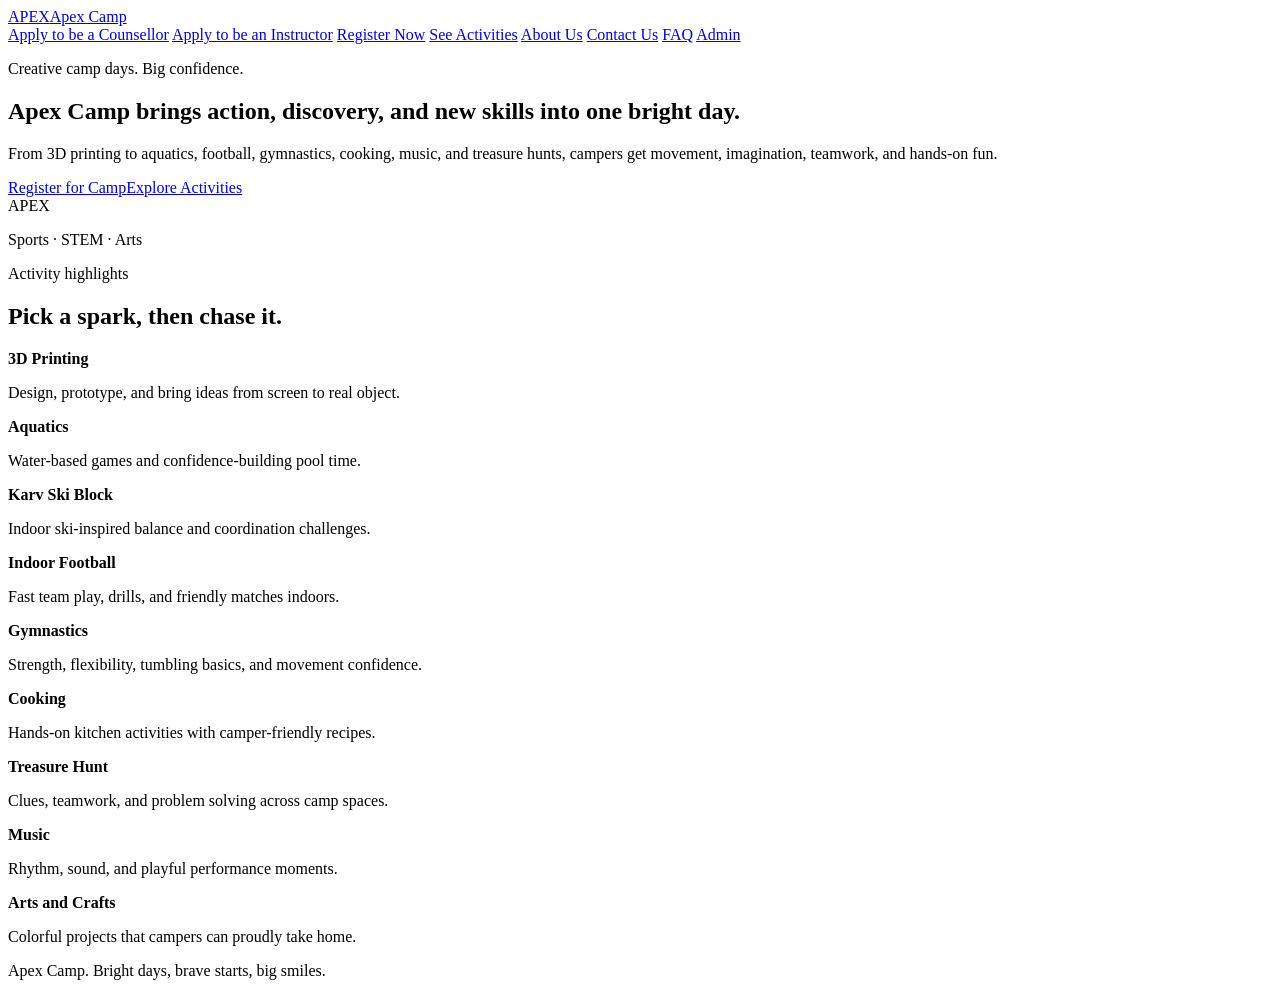
==== index.html @ 2acc2b4e "Add full static homepage" ====
<!DOCTYPE html>
<html lang="en">
<head>
  <meta charset="UTF-8">
  <meta name="viewport" content="width=device-width, initial-scale=1.0">
  <title>Apex Camp | Adventure Starts Here</title>
  <link rel="stylesheet" href="styles.css">
</head>
<body>
  <header class="site-header">
    <a class="brand" href="index.html"><span class="logo-mark">APEX</span><span>Apex Camp</span></a>
    <nav class="site-nav">
      <a href="apply-counsellor.html">Apply to be a Counsellor</a>
      <a href="apply-instructor.html">Apply to be an Instructor</a>
      <a class="nav-cta" href="register.html">Register Now</a>
      <a href="activities.html">See Activities</a>
      <a href="about.html">About Us</a>
      <a href="contact.html">Contact Us</a>
      <a href="faq.html">FAQ</a>
      <a href="admin.html">Admin</a>
    </nav>
  </header>
  <main>
    <section class="hero">
      <div>
        <p class="eyebrow">Creative camp days. Big confidence.</p>
        <h1>Apex Camp brings action, discovery, and new skills into one bright day.</h1>
        <p>From 3D printing to aquatics, football, gymnastics, cooking, music, and treasure hunts, campers get movement, imagination, teamwork, and hands-on fun.</p>
        <div class="actions"><a class="button" href="register.html">Register for Camp</a><a class="button secondary" href="activities.html">Explore Activities</a></div>
      </div>
      <div class="hero-card"><span>APEX</span><p>Sports · STEM · Arts</p></div>
    </section>
    <section class="section">
      <p class="eyebrow">Activity highlights</p>
      <h2>Pick a spark, then chase it.</h2>
      <div class="activity-grid">
        <article><b>3D Printing</b><p>Design, prototype, and bring ideas from screen to real object.</p></article>
        <article><b>Aquatics</b><p>Water-based games and confidence-building pool time.</p></article>
        <article><b>Karv Ski Block</b><p>Indoor ski-inspired balance and coordination challenges.</p></article>
        <article><b>Indoor Football</b><p>Fast team play, drills, and friendly matches indoors.</p></article>
        <article><b>Gymnastics</b><p>Strength, flexibility, tumbling basics, and movement confidence.</p></article>
        <article><b>Cooking</b><p>Hands-on kitchen activities with camper-friendly recipes.</p></article>
        <article><b>Treasure Hunt</b><p>Clues, teamwork, and problem solving across camp spaces.</p></article>
        <article><b>Music</b><p>Rhythm, sound, and playful performance moments.</p></article>
        <article><b>Arts and Crafts</b><p>Colorful projects that campers can proudly take home.</p></article>
      </div>
    </section>
  </main>
  <footer>Apex Camp. Bright days, brave starts, big smiles.</footer>
  <script src="script.js"></script>
</body>
</html>
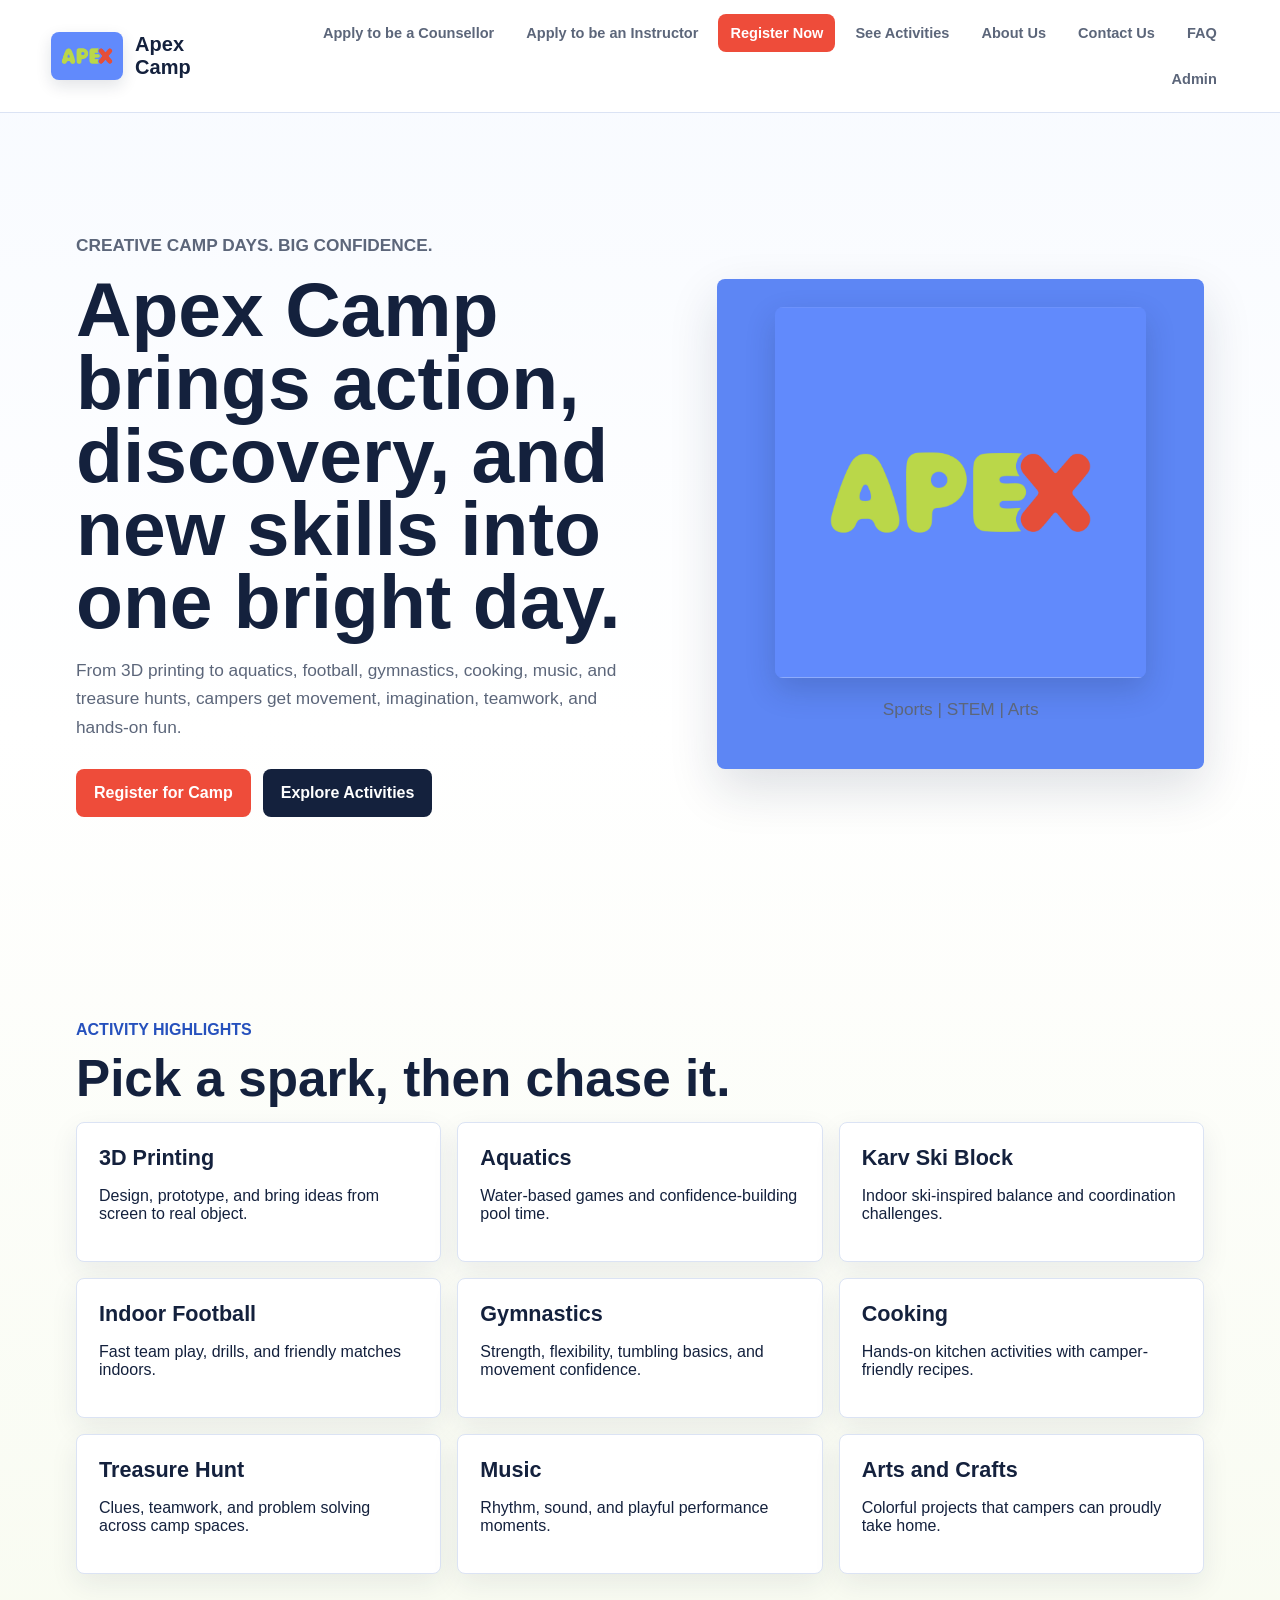
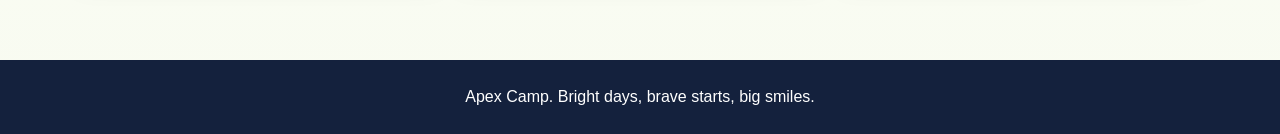
==== commit c90d272c: "Use uploaded Apex logo on homepage" ====
--- a/index.html
+++ b/index.html
@@ -8,7 +8,7 @@
 </head>
 <body>
   <header class="site-header">
-    <a class="brand" href="index.html"><span class="logo-mark">APEX</span><span>Apex Camp</span></a>
+    <a class="brand" href="index.html"><img class="brand-logo" src="Profile%20Picture%201.jpg.jpeg" alt="Apex Camp logo"><span>Apex Camp</span></a>
     <nav class="site-nav">
       <a href="apply-counsellor.html">Apply to be a Counsellor</a>
       <a href="apply-instructor.html">Apply to be an Instructor</a>
@@ -28,7 +28,7 @@
         <p>From 3D printing to aquatics, football, gymnastics, cooking, music, and treasure hunts, campers get movement, imagination, teamwork, and hands-on fun.</p>
         <div class="actions"><a class="button" href="register.html">Register for Camp</a><a class="button secondary" href="activities.html">Explore Activities</a></div>
       </div>
-      <div class="hero-card"><span>APEX</span><p>Sports · STEM · Arts</p></div>
+      <div class="hero-card"><img src="Profile%20Picture%201.jpg.jpeg" alt="Apex Camp logo"><p>Sports | STEM | Arts</p></div>
     </section>
     <section class="section">
       <p class="eyebrow">Activity highlights</p>
--- a/styles.css
+++ b/styles.css
@@ -0,0 +1 @@
+:root{--blue:#5d86f4;--blue-dark:#2651bd;--lime:#badd3e;--red:#ee4c3a;--ink:#14213d;--muted:#5c667a;--soft:#f4f7ff;--line:#dbe3f4;--shadow:0 20px 50px rgba(20,33,61,.14)}*{box-sizing:border-box}body{margin:0;font-family:Arial,sans-serif;color:var(--ink);background:linear-gradient(180deg,#f7faff 0%,#fff 42%,#f8fbf0 100%)}a{color:inherit}.site-header{position:sticky;top:0;z-index:20;display:flex;align-items:center;justify-content:space-between;gap:18px;padding:14px clamp(18px,4vw,54px);background:rgba(255,255,255,.94);border-bottom:1px solid var(--line)}.brand{display:flex;align-items:center;gap:12px;text-decoration:none;font-size:1.25rem;font-weight:900}.brand-logo{width:74px;height:48px;object-fit:cover;border-radius:8px;background:var(--blue);box-shadow:0 6px 16px rgba(20,33,61,.12)}.site-nav{display:flex;align-items:center;justify-content:flex-end;flex-wrap:wrap;gap:8px}.site-nav a{min-height:38px;display:inline-flex;align-items:center;padding:9px 12px;border-radius:8px;color:var(--muted);font-size:.91rem;font-weight:800;text-decoration:none}.site-nav a:hover{background:var(--soft);color:var(--blue-dark)}.site-nav .nav-cta,.button{background:var(--red);color:#fff}.button{min-height:48px;display:inline-flex;align-items:center;justify-content:center;border:0;border-radius:8px;padding:13px 18px;font-weight:900;text-decoration:none;cursor:pointer}.button.secondary{background:var(--ink)}.hero{min-height:calc(100vh - 78px);display:grid;grid-template-columns:minmax(0,1.08fr) minmax(320px,.92fr);align-items:center;gap:clamp(28px,6vw,70px);padding:clamp(38px,7vw,92px) clamp(18px,6vw,76px)}h1{margin:0;font-size:clamp(2.55rem,6vw,5.6rem);line-height:.95}h2{margin:0 0 18px;font-size:clamp(2rem,4vw,3.6rem);line-height:1}.hero p,.page-hero p,.form-layout p{max-width:690px;color:var(--muted);font-size:1.08rem;line-height:1.65}.eyebrow{margin:0 0 14px;color:var(--blue-dark);font-weight:900;text-transform:uppercase}.actions{display:flex;flex-wrap:wrap;gap:12px;margin-top:28px}.hero-card{min-height:430px;display:grid;place-items:center;border-radius:8px;background:var(--blue);box-shadow:var(--shadow);color:#fff;text-align:center;padding:28px}.hero-card img{width:min(86%,520px);height:auto;border-radius:8px;box-shadow:0 12px 30px rgba(20,33,61,.18)}.section,.page-hero,.form-layout,.admin-shell{padding:clamp(44px,7vw,86px) clamp(18px,6vw,76px)}.activity-grid,.activity-list,.cards,.admin-stats{display:grid;grid-template-columns:repeat(3,minmax(0,1fr));gap:16px}.activity-list{grid-template-columns:repeat(2,minmax(0,1fr))}.activity-grid article,.activity-list article,.cards article,.camp-form,.admin-login,.admin-dashboard,.faq-list details{border:1px solid var(--line);border-radius:8px;background:#fff;padding:22px;box-shadow:0 10px 28px rgba(20,33,61,.08)}.activity-grid b,.activity-list h2,.cards h2{display:block;margin-bottom:8px;font-size:1.35rem}.form-layout{display:grid;grid-template-columns:minmax(0,.8fr) minmax(360px,1fr);gap:clamp(24px,5vw,58px);align-items:start}.camp-form,.admin-login{display:grid;gap:16px}.camp-form label,.camp-form legend,.admin-login label{display:grid;gap:8px;font-weight:800}.camp-form input,.camp-form textarea,.camp-form select,.admin-login input,.admin-actions input,.admin-table select{width:100%;border:1px solid #c8d3e8;border-radius:8px;padding:13px 14px;font:inherit}.camp-form fieldset{display:grid;grid-template-columns:repeat(2,minmax(0,1fr));gap:12px;margin:0;padding:18px;border:1px solid var(--line);border-radius:8px}.camp-form fieldset label{display:flex;align-items:center;gap:8px}.camp-form fieldset input{width:auto}.form-message{min-height:24px;margin:0;color:var(--blue-dark);font-weight:800}.admin-heading{display:flex;align-items:flex-start;justify-content:space-between;gap:18px;margin-bottom:24px}.admin-dashboard{padding:20px}.admin-stats{grid-template-columns:repeat(4,minmax(0,1fr));margin-bottom:18px}.admin-stats article{padding:18px;border-radius:8px;background:var(--soft)}.admin-stats strong{display:block;margin:6px 0;font-size:2.2rem}.admin-tools{display:flex;justify-content:space-between;gap:16px;flex-wrap:wrap;margin-bottom:18px}.admin-tabs,.admin-actions{display:flex;align-items:center;gap:8px;flex-wrap:wrap}.admin-tabs button{border:1px solid var(--line);border-radius:8px;padding:11px 13px;color:var(--muted);background:#fff;font-weight:900;cursor:pointer}.admin-tabs button.is-active{border-color:var(--blue);color:#fff;background:var(--blue)}.admin-table-wrap{max-height:62vh;overflow:auto;border:1px solid var(--line);border-radius:8px}.admin-table{width:100%;min-width:980px;border-collapse:collapse;background:#fff}.admin-table th,.admin-table td{max-width:280px;padding:12px 14px;border-bottom:1px solid var(--line);text-align:left;vertical-align:top;line-height:1.45}.admin-table th{position:sticky;top:0;background:var(--ink);color:#fff;font-size:.82rem;text-transform:uppercase}footer{display:flex;align-items:center;justify-content:center;gap:12px;padding:28px 18px;color:#fff;background:var(--ink);text-align:center}@media(max-width:980px){.site-header{display:grid}.site-nav{justify-content:flex-start}.hero,.form-layout{grid-template-columns:1fr}.activity-grid,.activity-list,.cards,.admin-stats{grid-template-columns:1fr}.admin-heading{display:grid}.admin-actions,.admin-actions input,.admin-actions .button,.admin-tabs,.admin-tabs button{width:100%}}@media(max-width:620px){.section,.page-hero,.form-layout,.admin-shell,.hero{padding-left:16px;padding-right:16px}h1{font-size:2.6rem}.camp-form fieldset{grid-template-columns:1fr}}
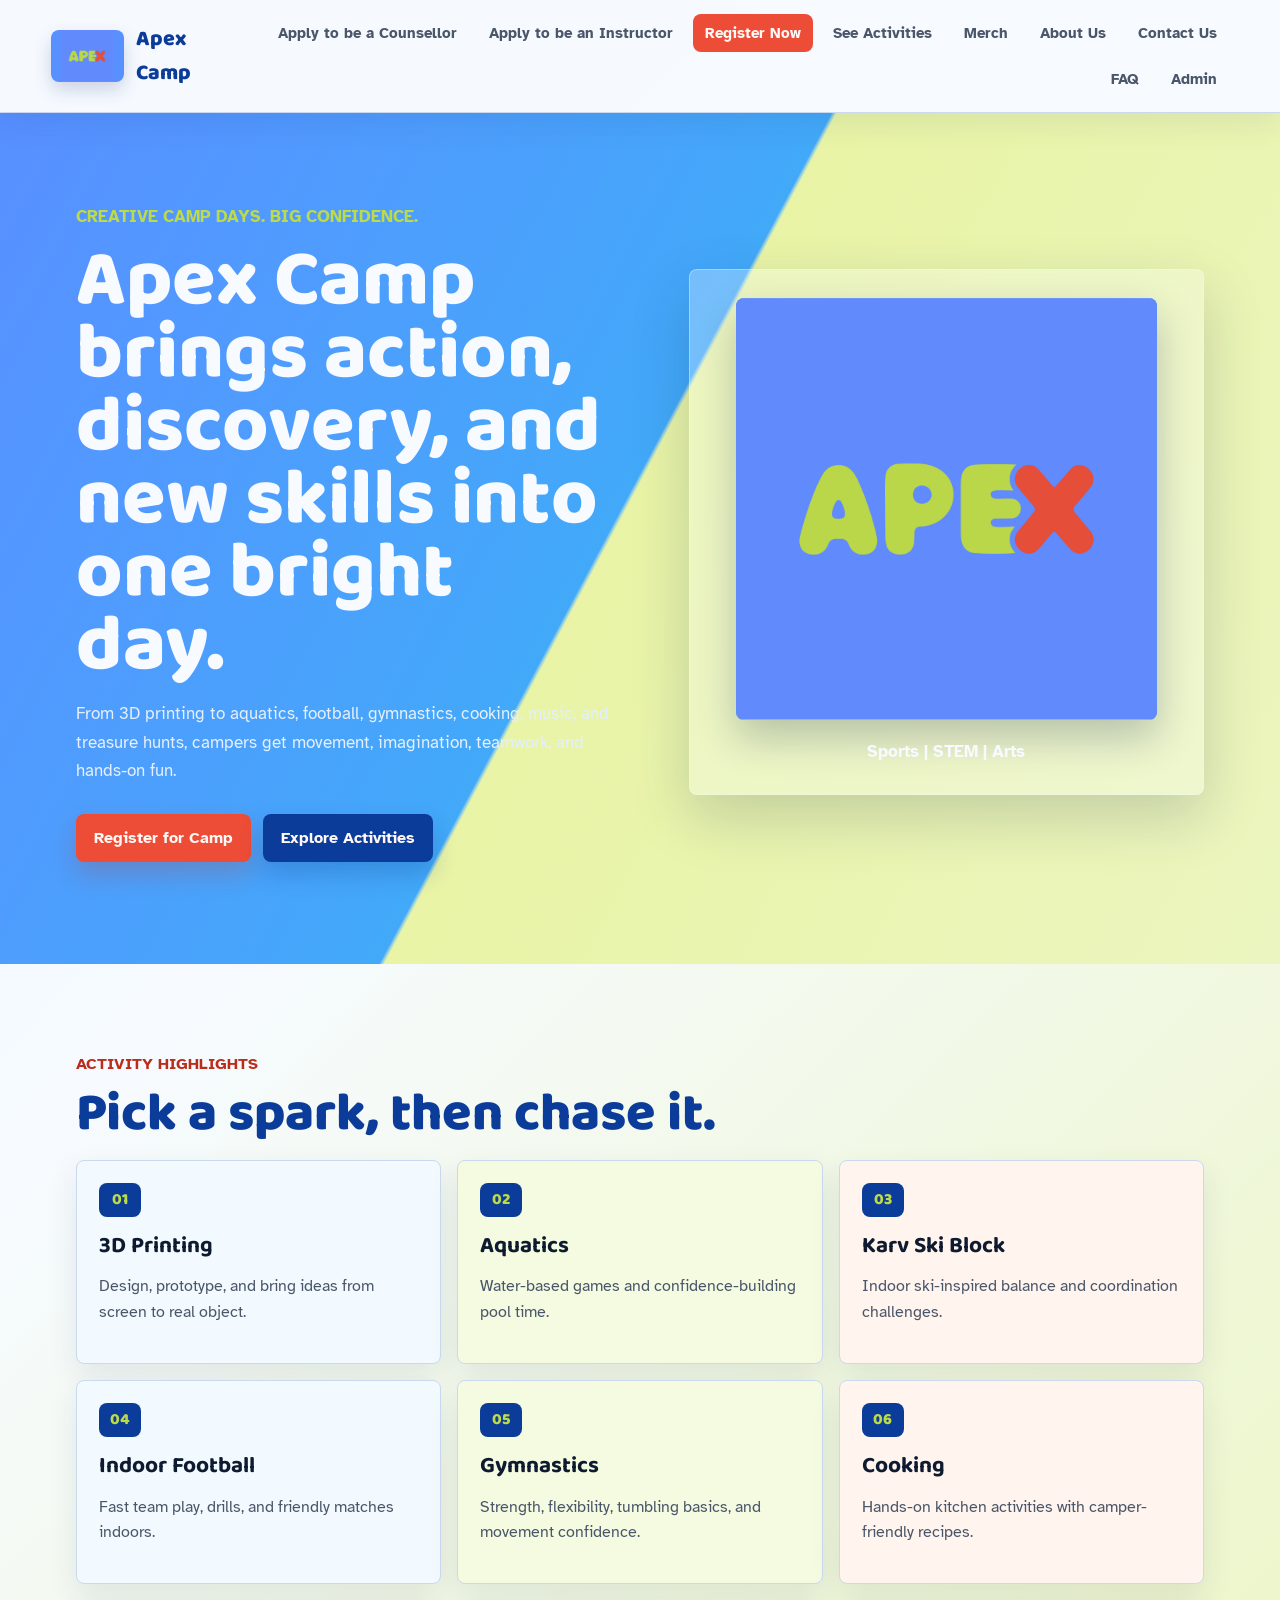
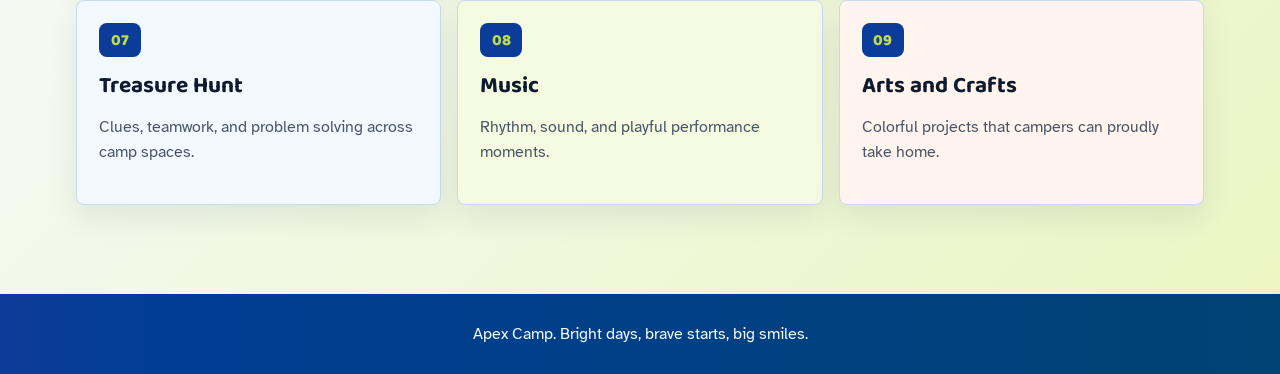
==== commit 9bfe12ae: "Add merch link to homepage nav" ====
--- a/index.html
+++ b/index.html
@@ -14,6 +14,7 @@
       <a href="apply-instructor.html">Apply to be an Instructor</a>
       <a class="nav-cta" href="register.html">Register Now</a>
       <a href="activities.html">See Activities</a>
+      <a href="merch.html">Merch</a>
       <a href="about.html">About Us</a>
       <a href="contact.html">Contact Us</a>
       <a href="faq.html">FAQ</a>
--- a/styles.css
+++ b/styles.css
@@ -1 +1,9 @@
-:root{--blue:#5d86f4;--blue-dark:#2651bd;--lime:#badd3e;--red:#ee4c3a;--ink:#14213d;--muted:#5c667a;--soft:#f4f7ff;--line:#dbe3f4;--shadow:0 20px 50px rgba(20,33,61,.14)}*{box-sizing:border-box}body{margin:0;font-family:Arial,sans-serif;color:var(--ink);background:linear-gradient(180deg,#f7faff 0%,#fff 42%,#f8fbf0 100%)}a{color:inherit}.site-header{position:sticky;top:0;z-index:20;display:flex;align-items:center;justify-content:space-between;gap:18px;padding:14px clamp(18px,4vw,54px);background:rgba(255,255,255,.94);border-bottom:1px solid var(--line)}.brand{display:flex;align-items:center;gap:12px;text-decoration:none;font-size:1.25rem;font-weight:900}.brand-logo{width:74px;height:48px;object-fit:cover;border-radius:8px;background:var(--blue);box-shadow:0 6px 16px rgba(20,33,61,.12)}.site-nav{display:flex;align-items:center;justify-content:flex-end;flex-wrap:wrap;gap:8px}.site-nav a{min-height:38px;display:inline-flex;align-items:center;padding:9px 12px;border-radius:8px;color:var(--muted);font-size:.91rem;font-weight:800;text-decoration:none}.site-nav a:hover{background:var(--soft);color:var(--blue-dark)}.site-nav .nav-cta,.button{background:var(--red);color:#fff}.button{min-height:48px;display:inline-flex;align-items:center;justify-content:center;border:0;border-radius:8px;padding:13px 18px;font-weight:900;text-decoration:none;cursor:pointer}.button.secondary{background:var(--ink)}.hero{min-height:calc(100vh - 78px);display:grid;grid-template-columns:minmax(0,1.08fr) minmax(320px,.92fr);align-items:center;gap:clamp(28px,6vw,70px);padding:clamp(38px,7vw,92px) clamp(18px,6vw,76px)}h1{margin:0;font-size:clamp(2.55rem,6vw,5.6rem);line-height:.95}h2{margin:0 0 18px;font-size:clamp(2rem,4vw,3.6rem);line-height:1}.hero p,.page-hero p,.form-layout p{max-width:690px;color:var(--muted);font-size:1.08rem;line-height:1.65}.eyebrow{margin:0 0 14px;color:var(--blue-dark);font-weight:900;text-transform:uppercase}.actions{display:flex;flex-wrap:wrap;gap:12px;margin-top:28px}.hero-card{min-height:430px;display:grid;place-items:center;border-radius:8px;background:var(--blue);box-shadow:var(--shadow);color:#fff;text-align:center;padding:28px}.hero-card img{width:min(86%,520px);height:auto;border-radius:8px;box-shadow:0 12px 30px rgba(20,33,61,.18)}.section,.page-hero,.form-layout,.admin-shell{padding:clamp(44px,7vw,86px) clamp(18px,6vw,76px)}.activity-grid,.activity-list,.cards,.admin-stats{display:grid;grid-template-columns:repeat(3,minmax(0,1fr));gap:16px}.activity-list{grid-template-columns:repeat(2,minmax(0,1fr))}.activity-grid article,.activity-list article,.cards article,.camp-form,.admin-login,.admin-dashboard,.faq-list details{border:1px solid var(--line);border-radius:8px;background:#fff;padding:22px;box-shadow:0 10px 28px rgba(20,33,61,.08)}.activity-grid b,.activity-list h2,.cards h2{display:block;margin-bottom:8px;font-size:1.35rem}.form-layout{display:grid;grid-template-columns:minmax(0,.8fr) minmax(360px,1fr);gap:clamp(24px,5vw,58px);align-items:start}.camp-form,.admin-login{display:grid;gap:16px}.camp-form label,.camp-form legend,.admin-login label{display:grid;gap:8px;font-weight:800}.camp-form input,.camp-form textarea,.camp-form select,.admin-login input,.admin-actions input,.admin-table select{width:100%;border:1px solid #c8d3e8;border-radius:8px;padding:13px 14px;font:inherit}.camp-form fieldset{display:grid;grid-template-columns:repeat(2,minmax(0,1fr));gap:12px;margin:0;padding:18px;border:1px solid var(--line);border-radius:8px}.camp-form fieldset label{display:flex;align-items:center;gap:8px}.camp-form fieldset input{width:auto}.form-message{min-height:24px;margin:0;color:var(--blue-dark);font-weight:800}.admin-heading{display:flex;align-items:flex-start;justify-content:space-between;gap:18px;margin-bottom:24px}.admin-dashboard{padding:20px}.admin-stats{grid-template-columns:repeat(4,minmax(0,1fr));margin-bottom:18px}.admin-stats article{padding:18px;border-radius:8px;background:var(--soft)}.admin-stats strong{display:block;margin:6px 0;font-size:2.2rem}.admin-tools{display:flex;justify-content:space-between;gap:16px;flex-wrap:wrap;margin-bottom:18px}.admin-tabs,.admin-actions{display:flex;align-items:center;gap:8px;flex-wrap:wrap}.admin-tabs button{border:1px solid var(--line);border-radius:8px;padding:11px 13px;color:var(--muted);background:#fff;font-weight:900;cursor:pointer}.admin-tabs button.is-active{border-color:var(--blue);color:#fff;background:var(--blue)}.admin-table-wrap{max-height:62vh;overflow:auto;border:1px solid var(--line);border-radius:8px}.admin-table{width:100%;min-width:980px;border-collapse:collapse;background:#fff}.admin-table th,.admin-table td{max-width:280px;padding:12px 14px;border-bottom:1px solid var(--line);text-align:left;vertical-align:top;line-height:1.45}.admin-table th{position:sticky;top:0;background:var(--ink);color:#fff;font-size:.82rem;text-transform:uppercase}footer{display:flex;align-items:center;justify-content:center;gap:12px;padding:28px 18px;color:#fff;background:var(--ink);text-align:center}@media(max-width:980px){.site-header{display:grid}.site-nav{justify-content:flex-start}.hero,.form-layout{grid-template-columns:1fr}.activity-grid,.activity-list,.cards,.admin-stats{grid-template-columns:1fr}.admin-heading{display:grid}.admin-actions,.admin-actions input,.admin-actions .button,.admin-tabs,.admin-tabs button{width:100%}}@media(max-width:620px){.section,.page-hero,.form-layout,.admin-shell,.hero{padding-left:16px;padding-right:16px}h1{font-size:2.6rem}.camp-form fieldset{grid-template-columns:1fr}}+@import url('https://fonts.googleapis.com/css2?family=Atkinson+Hyperlegible:wght@400;700&family=Baloo+2:wght@600;700;800&display=swap');
+
+:root{--apex-blue:oklch(0.67 0.18 263);--apex-blue-deep:oklch(0.39 0.16 262);--apex-blue-soft:oklch(0.91 0.06 263);--apex-lime:oklch(0.84 0.17 120);--apex-lime-soft:oklch(0.95 0.07 116);--apex-red:oklch(0.64 0.2 31);--apex-red-deep:oklch(0.52 0.18 31);--sun:oklch(0.9 0.13 88);--pool:oklch(0.78 0.12 210);--paper:oklch(0.985 0.008 255);--paper-warm:oklch(0.975 0.02 98);--ink:oklch(0.22 0.045 260);--muted:oklch(0.45 0.035 260);--line:oklch(0.88 0.035 258);--shadow:0 22px 58px oklch(0.25 0.08 263 / .18);--tight:clamp(16px,2vw,24px);--wide:clamp(44px,7vw,92px)}
+*{box-sizing:border-box}html{scroll-behavior:smooth}body{margin:0;font-family:'Atkinson Hyperlegible',Arial,sans-serif;color:var(--ink);background:linear-gradient(135deg,oklch(0.97 0.045 262) 0%,var(--paper) 36%,var(--apex-lime-soft) 100%)}a{color:inherit}.site-header{position:sticky;top:0;z-index:20;display:flex;align-items:center;justify-content:space-between;gap:18px;padding:14px clamp(18px,4vw,54px);background:oklch(0.985 0.008 255 / .94);border-bottom:1px solid var(--line);box-shadow:0 10px 30px oklch(0.3 0.08 263 / .08);backdrop-filter:saturate(1.15)}.brand{display:flex;align-items:center;gap:12px;color:var(--apex-blue-deep);font-family:'Baloo 2',Arial,sans-serif;font-size:1.35rem;font-weight:800;text-decoration:none}.brand-logo{width:82px;height:52px;object-fit:contain;border-radius:8px;background:var(--apex-blue);box-shadow:0 8px 18px oklch(0.3 0.12 263 / .18)}.site-nav{display:flex;align-items:center;justify-content:flex-end;flex-wrap:wrap;gap:8px}.site-nav a{min-height:38px;display:inline-flex;align-items:center;padding:9px 12px;border-radius:8px;color:var(--muted);font-size:.91rem;font-weight:700;text-decoration:none;transition:background-color .18s ease,color .18s ease,transform .18s ease}.site-nav a:hover,.site-nav a:focus-visible{background:var(--apex-blue-soft);color:var(--apex-blue-deep);outline:0;transform:translateY(-1px)}.site-nav .nav-cta,.button{background:var(--apex-red);color:oklch(0.985 0.01 31)}.button{min-height:48px;display:inline-flex;align-items:center;justify-content:center;border:0;border-radius:8px;padding:13px 18px;font-weight:800;text-decoration:none;cursor:pointer;box-shadow:0 12px 24px oklch(0.52 0.18 31 / .22);transition:transform .18s ease,box-shadow .18s ease,background-color .18s ease}.button:hover,.button:focus-visible{background:var(--apex-red-deep);outline:3px solid oklch(0.9 0.12 88 / .7);outline-offset:3px;transform:translateY(-2px);box-shadow:0 18px 32px oklch(0.52 0.18 31 / .26)}.button.secondary{background:var(--apex-blue-deep);box-shadow:0 12px 24px oklch(0.3 0.14 263 / .2)}.button.secondary:hover,.button.secondary:focus-visible{background:oklch(0.31 0.14 262)}
+.hero{min-height:calc(100vh - 78px);display:grid;grid-template-columns:minmax(0,1.02fr) minmax(320px,.98fr);align-items:center;gap:clamp(28px,6vw,76px);padding:clamp(44px,7vw,96px) clamp(18px,6vw,76px) clamp(52px,8vw,108px);background:linear-gradient(118deg,var(--apex-blue) 0%,oklch(0.71 0.15 246) 48%,oklch(0.94 0.1 115) 48.3%,var(--apex-lime-soft) 100%)}h1,h2{font-family:'Baloo 2',Arial,sans-serif;font-weight:800;letter-spacing:0}h1{margin:0;max-width:980px;color:oklch(0.18 0.05 263);font-size:clamp(2.75rem,6.2vw,6rem);line-height:.92}h2{margin:0 0 18px;color:var(--apex-blue-deep);font-size:clamp(2.05rem,4.2vw,3.8rem);line-height:1}.hero h1{color:oklch(0.985 0.01 263)}.hero p,.page-hero p,.form-layout p{max-width:690px;color:var(--muted);font-size:1.08rem;line-height:1.65}.hero p{color:oklch(0.95 0.025 258)}.eyebrow{margin:0 0 14px;color:var(--apex-red-deep);font-weight:800;text-transform:uppercase;letter-spacing:0}.hero .eyebrow{color:var(--apex-lime)}.actions{display:flex;flex-wrap:wrap;gap:12px;margin-top:28px}.hero-card{min-height:430px;display:grid;place-items:center;border:1px solid oklch(0.985 0.01 263 / .34);border-radius:8px;background:oklch(0.985 0.01 263 / .28);box-shadow:var(--shadow);color:oklch(0.985 0.01 263);text-align:center;padding:28px}.hero-card img{width:min(92%,560px);height:auto;object-fit:contain;border-radius:8px;background:var(--apex-blue);box-shadow:0 18px 42px oklch(0.24 0.08 263 / .24)}.hero-card p{margin:18px 0 0;color:oklch(0.985 0.01 263);font-weight:800}
+.section,.page-hero,.form-layout,.admin-shell{padding:var(--wide) clamp(18px,6vw,76px)}.page-hero,.form-layout,.admin-shell{background:linear-gradient(180deg,oklch(0.985 0.012 255),oklch(0.965 0.035 255))}.activity-grid,.activity-list,.cards,.admin-stats{display:grid;grid-template-columns:repeat(3,minmax(0,1fr));gap:16px}.activity-grid{counter-reset:activity}.activity-list{grid-template-columns:repeat(2,minmax(0,1fr));counter-reset:activity}.activity-grid article,.activity-list article,.cards article,.camp-form,.admin-login,.admin-dashboard,.faq-list details{position:relative;border:1px solid var(--line);border-radius:8px;background:var(--paper);padding:22px;box-shadow:0 12px 30px oklch(0.28 0.07 263 / .09)}.activity-grid article,.activity-list article{counter-increment:activity;overflow:hidden}.activity-grid article::before,.activity-list article::before{content:counter(activity,decimal-leading-zero);display:inline-grid;place-items:center;width:42px;height:34px;margin-bottom:18px;border-radius:8px;background:var(--apex-blue-deep);color:var(--apex-lime);font-family:'Baloo 2',Arial,sans-serif;font-weight:800}.activity-grid article:nth-child(3n+1),.activity-list article:nth-child(3n+1){background:oklch(0.982 0.018 260)}.activity-grid article:nth-child(3n+2),.activity-list article:nth-child(3n+2){background:oklch(0.976 0.035 118)}.activity-grid article:nth-child(3n),.activity-list article:nth-child(3n){background:oklch(0.982 0.025 34)}.activity-grid b,.activity-list h2,.cards h2{display:block;margin-bottom:8px;color:var(--ink);font-family:'Baloo 2',Arial,sans-serif;font-size:1.42rem;line-height:1.05}.activity-grid p,.activity-list p,.cards p,.faq-list p{color:var(--muted);line-height:1.58}
+.form-layout{display:grid;grid-template-columns:minmax(0,.8fr) minmax(360px,1fr);gap:clamp(24px,5vw,58px);align-items:start}.camp-form,.admin-login{display:grid;gap:16px}.camp-form label,.camp-form legend,.admin-login label{display:grid;gap:8px;font-weight:700;color:var(--ink)}.camp-form input,.camp-form textarea,.camp-form select,.admin-login input,.admin-actions input,.admin-table select{width:100%;border:1px solid oklch(0.82 0.04 258);border-radius:8px;background:oklch(0.995 0.006 255);color:var(--ink);padding:13px 14px;font:inherit}.camp-form input:focus,.camp-form textarea:focus,.camp-form select:focus,.admin-login input:focus,.admin-actions input:focus,.admin-table select:focus{border-color:var(--apex-blue);outline:3px solid oklch(0.84 0.13 120 / .45);outline-offset:2px}.camp-form fieldset{display:grid;grid-template-columns:repeat(2,minmax(0,1fr));gap:12px;margin:0;padding:18px;border:1px solid var(--line);border-radius:8px;background:oklch(0.985 0.018 255)}.camp-form fieldset label{display:flex;align-items:center;gap:8px}.camp-form fieldset input{width:auto;accent-color:var(--apex-red)}.camp-form fieldset.form-section{grid-template-columns:repeat(2,minmax(0,1fr));gap:16px 14px}.camp-form fieldset.form-section legend{grid-column:1/-1;color:var(--apex-blue-deep);font-family:'Baloo 2',Arial,sans-serif;font-size:1.25rem}.camp-form fieldset.form-section label{display:grid;align-items:stretch;gap:8px}.camp-form fieldset.form-section input,.camp-form fieldset.form-section textarea,.camp-form fieldset.form-section select{width:100%}.form-message{min-height:24px;margin:0;color:var(--apex-blue-deep);font-weight:800}
+.admin-heading{display:flex;align-items:flex-start;justify-content:space-between;gap:18px;margin-bottom:24px}.admin-dashboard{padding:20px;background:oklch(0.985 0.008 255)}.admin-stats{grid-template-columns:repeat(4,minmax(0,1fr));margin-bottom:18px}.admin-stats article{padding:18px;border-radius:8px;background:linear-gradient(180deg,var(--apex-blue-soft),oklch(0.975 0.02 255))}.admin-stats strong{display:block;margin:6px 0;color:var(--apex-blue-deep);font-family:'Baloo 2',Arial,sans-serif;font-size:2.35rem}.admin-tools{display:flex;justify-content:space-between;gap:16px;flex-wrap:wrap;margin-bottom:18px}.admin-tabs,.admin-actions{display:flex;align-items:center;gap:8px;flex-wrap:wrap}.admin-tabs button{border:1px solid var(--line);border-radius:8px;padding:11px 13px;color:var(--muted);background:var(--paper);font-weight:800;cursor:pointer}.admin-tabs button.is-active{border-color:var(--apex-blue);color:oklch(0.985 0.01 263);background:var(--apex-blue)}.admin-table-wrap{max-height:62vh;overflow:auto;border:1px solid var(--line);border-radius:8px}.admin-table{width:100%;min-width:980px;border-collapse:collapse;background:var(--paper)}.admin-table th,.admin-table td{max-width:280px;padding:12px 14px;border-bottom:1px solid var(--line);text-align:left;vertical-align:top;line-height:1.45}.admin-table th{position:sticky;top:0;background:var(--apex-blue-deep);color:oklch(0.985 0.01 263);font-size:.82rem;text-transform:uppercase;letter-spacing:0}.faq-list details summary{cursor:pointer;font-weight:800;color:var(--apex-blue-deep)}footer{display:flex;align-items:center;justify-content:center;gap:12px;padding:30px 18px;color:oklch(0.985 0.01 263);background:linear-gradient(90deg,var(--apex-blue-deep),oklch(0.36 0.12 238));text-align:center}
+@media(max-width:980px){.site-header{display:grid}.site-nav{justify-content:flex-start}.hero,.form-layout{grid-template-columns:1fr}.hero{background:linear-gradient(180deg,var(--apex-blue) 0%,oklch(0.7 0.14 246) 58%,var(--apex-lime-soft) 58.4%,var(--apex-lime-soft) 100%)}.activity-grid,.activity-list,.cards,.admin-stats{grid-template-columns:1fr}.admin-heading{display:grid}.admin-actions,.admin-actions input,.admin-actions .button,.admin-tabs,.admin-tabs button{width:100%}}@media(max-width:620px){.section,.page-hero,.form-layout,.admin-shell,.hero{padding-left:16px;padding-right:16px}h1{font-size:2.75rem}.brand-logo{width:72px;height:46px}.camp-form fieldset,.camp-form fieldset.form-section{grid-template-columns:1fr}}@media(prefers-reduced-motion:reduce){html{scroll-behavior:auto}*,*::before,*::after{transition:none!important}}
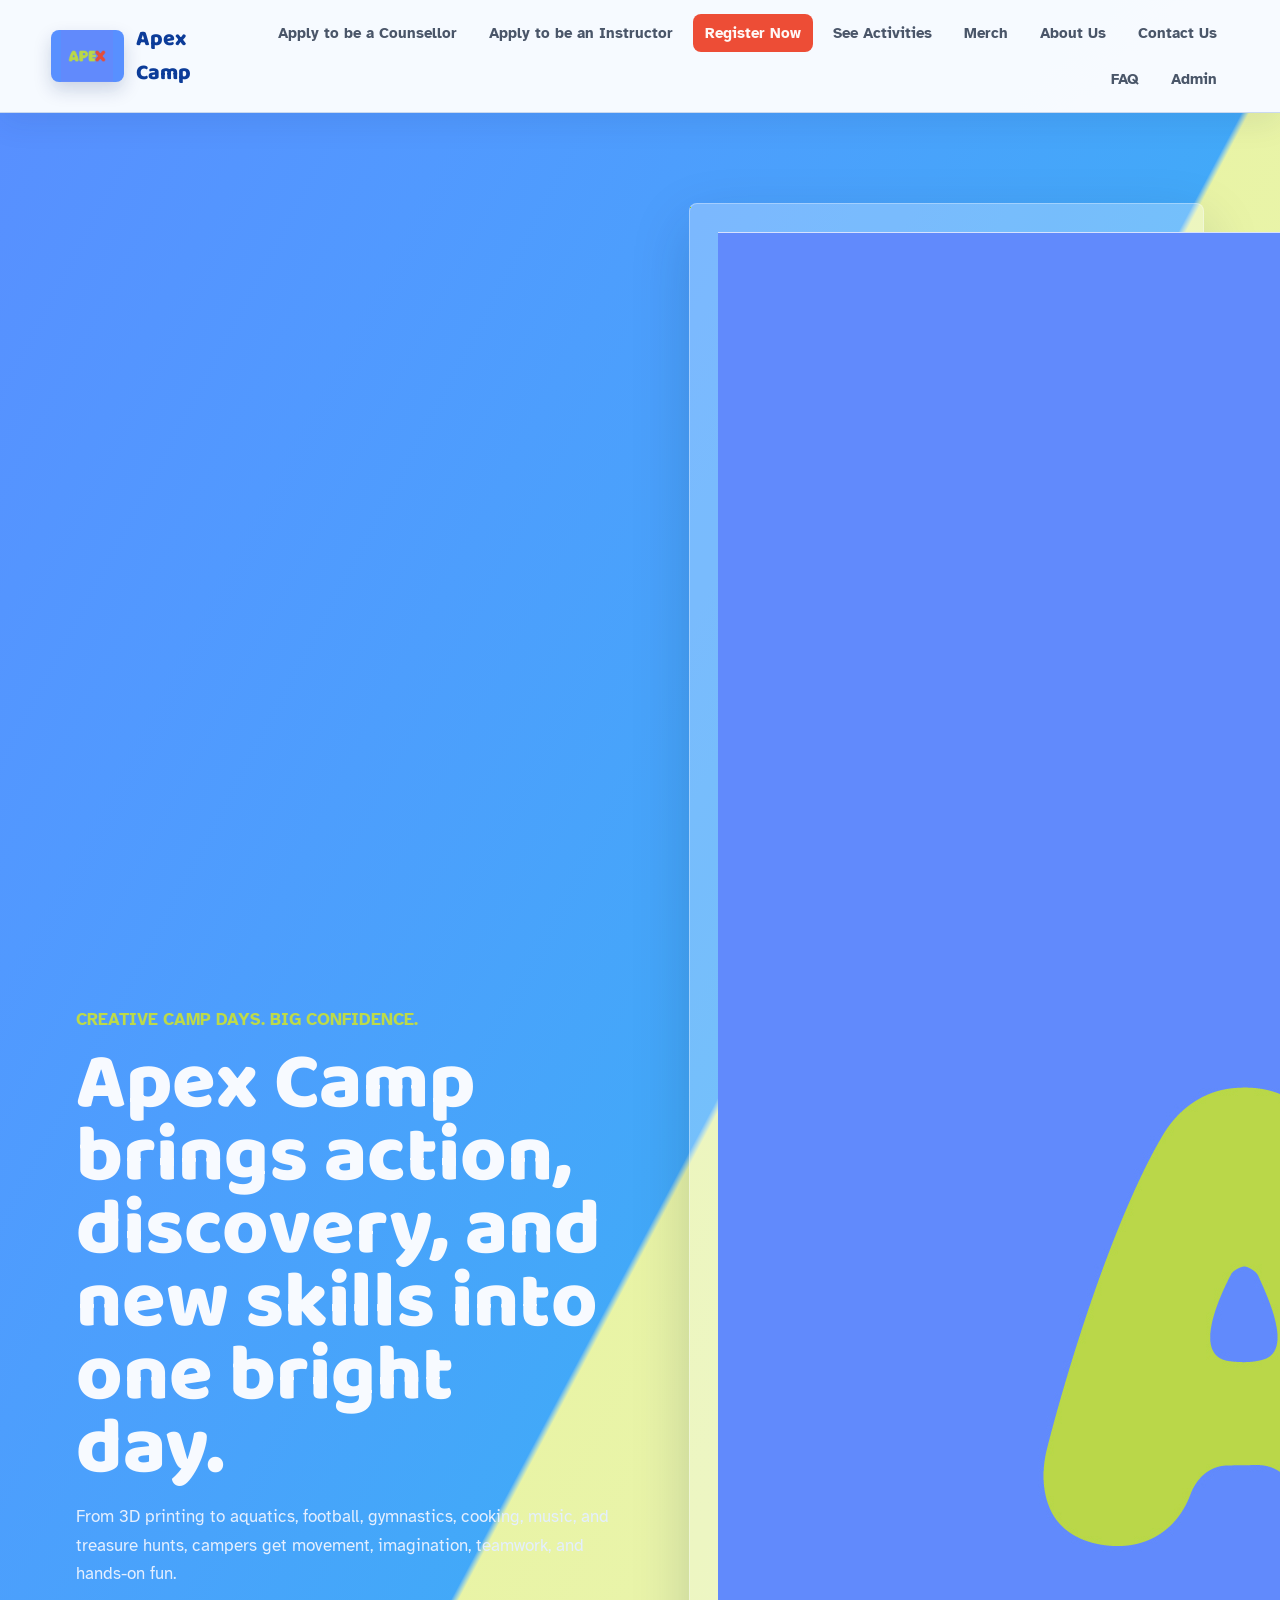
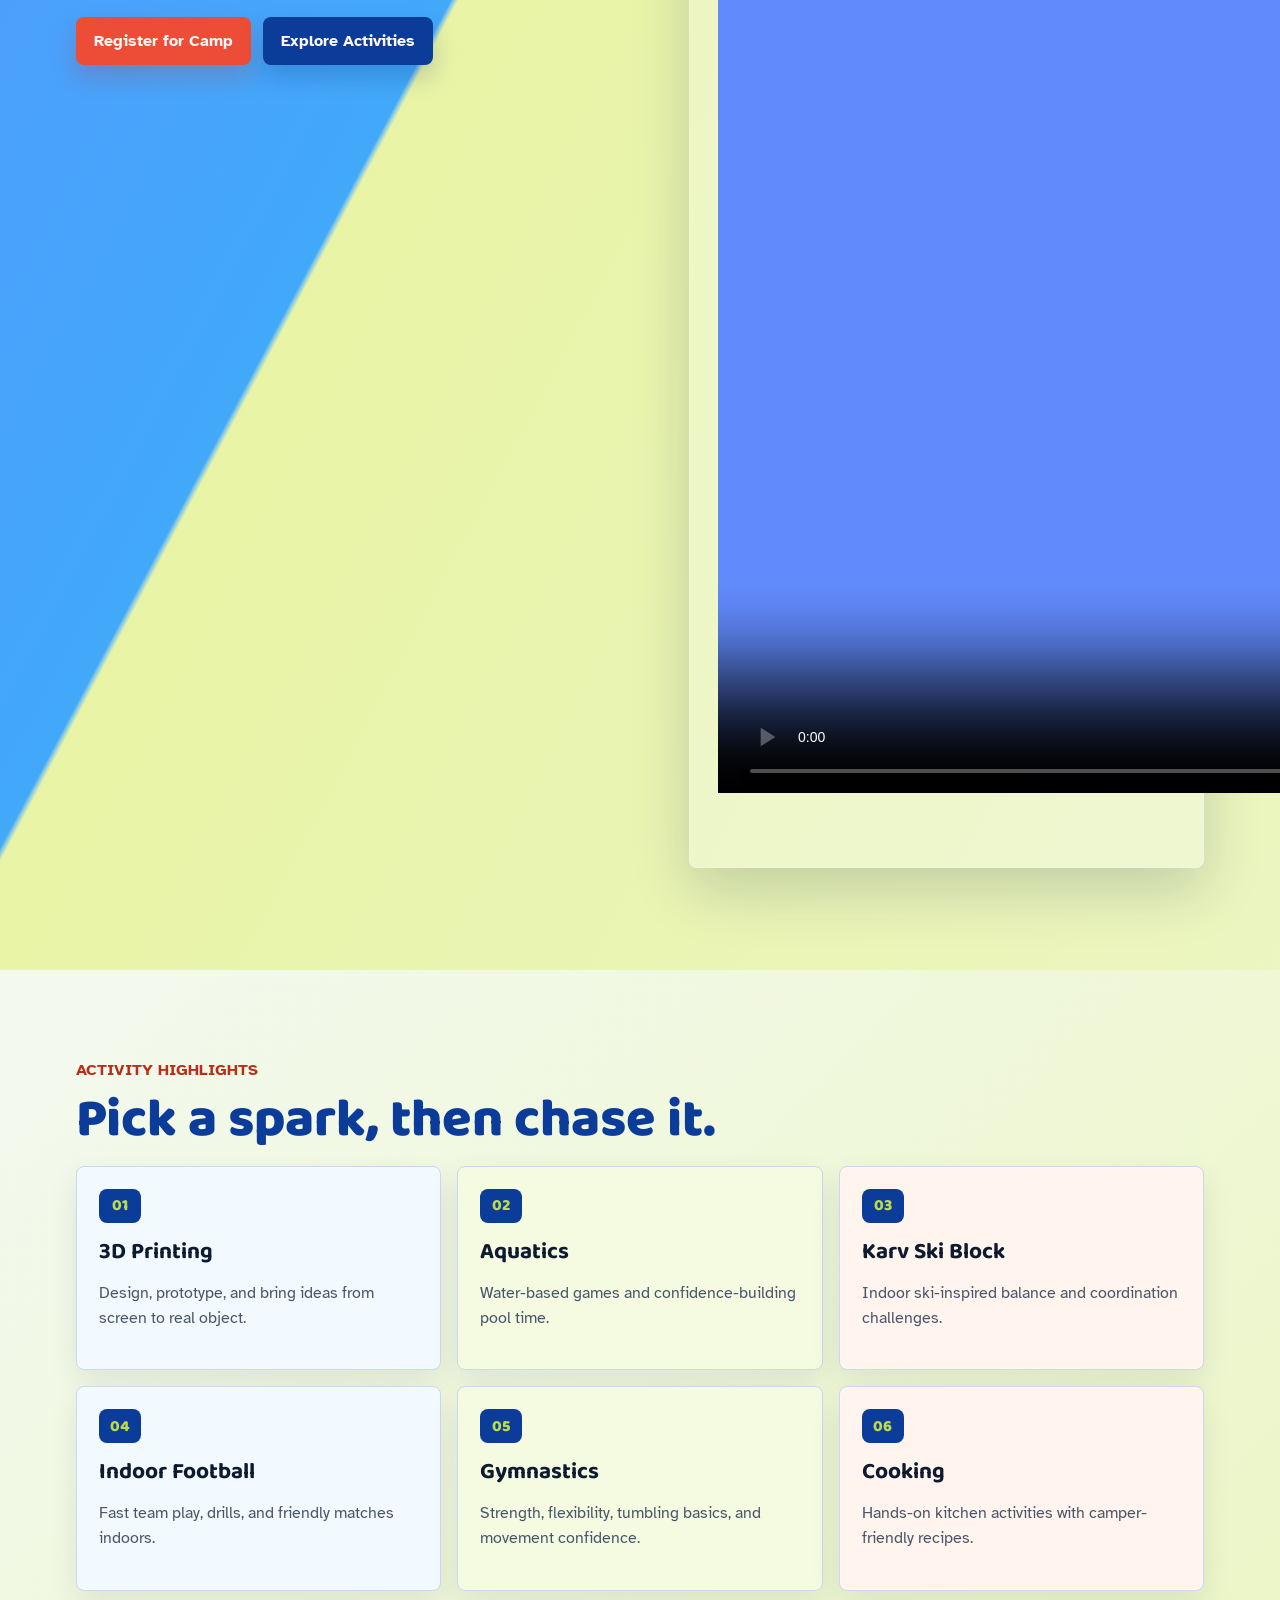
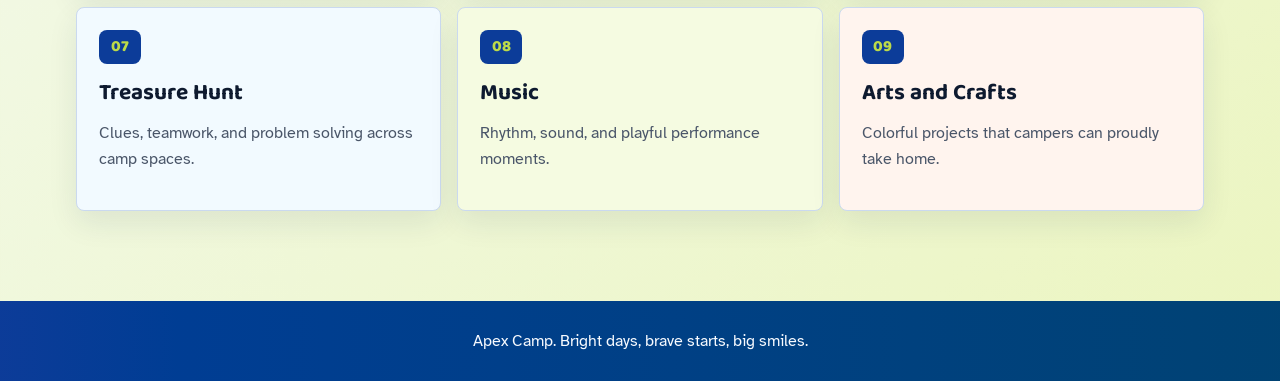
==== commit bf68a27c: "Display camp video on homepage" ====
--- a/index.html
+++ b/index.html
@@ -29,7 +29,10 @@
         <p>From 3D printing to aquatics, football, gymnastics, cooking, music, and treasure hunts, campers get movement, imagination, teamwork, and hands-on fun.</p>
         <div class="actions"><a class="button" href="register.html">Register for Camp</a><a class="button secondary" href="activities.html">Explore Activities</a></div>
       </div>
-      <div class="hero-card"><img src="Profile%20Picture%201.jpg.jpeg" alt="Apex Camp logo"><p>Sports | STEM | Arts</p></div>
+      <div class="hero-card hero-video-card">
+        <video class="hero-video" src="assets/apex-camp-home.mp4" poster="Profile%20Picture%201.jpg.jpeg" autoplay muted loop playsinline controls preload="metadata" aria-label="Apex Camp highlight video"></video>
+        <p>Sports | STEM | Arts</p>
+      </div>
     </section>
     <section class="section">
       <p class="eyebrow">Activity highlights</p>
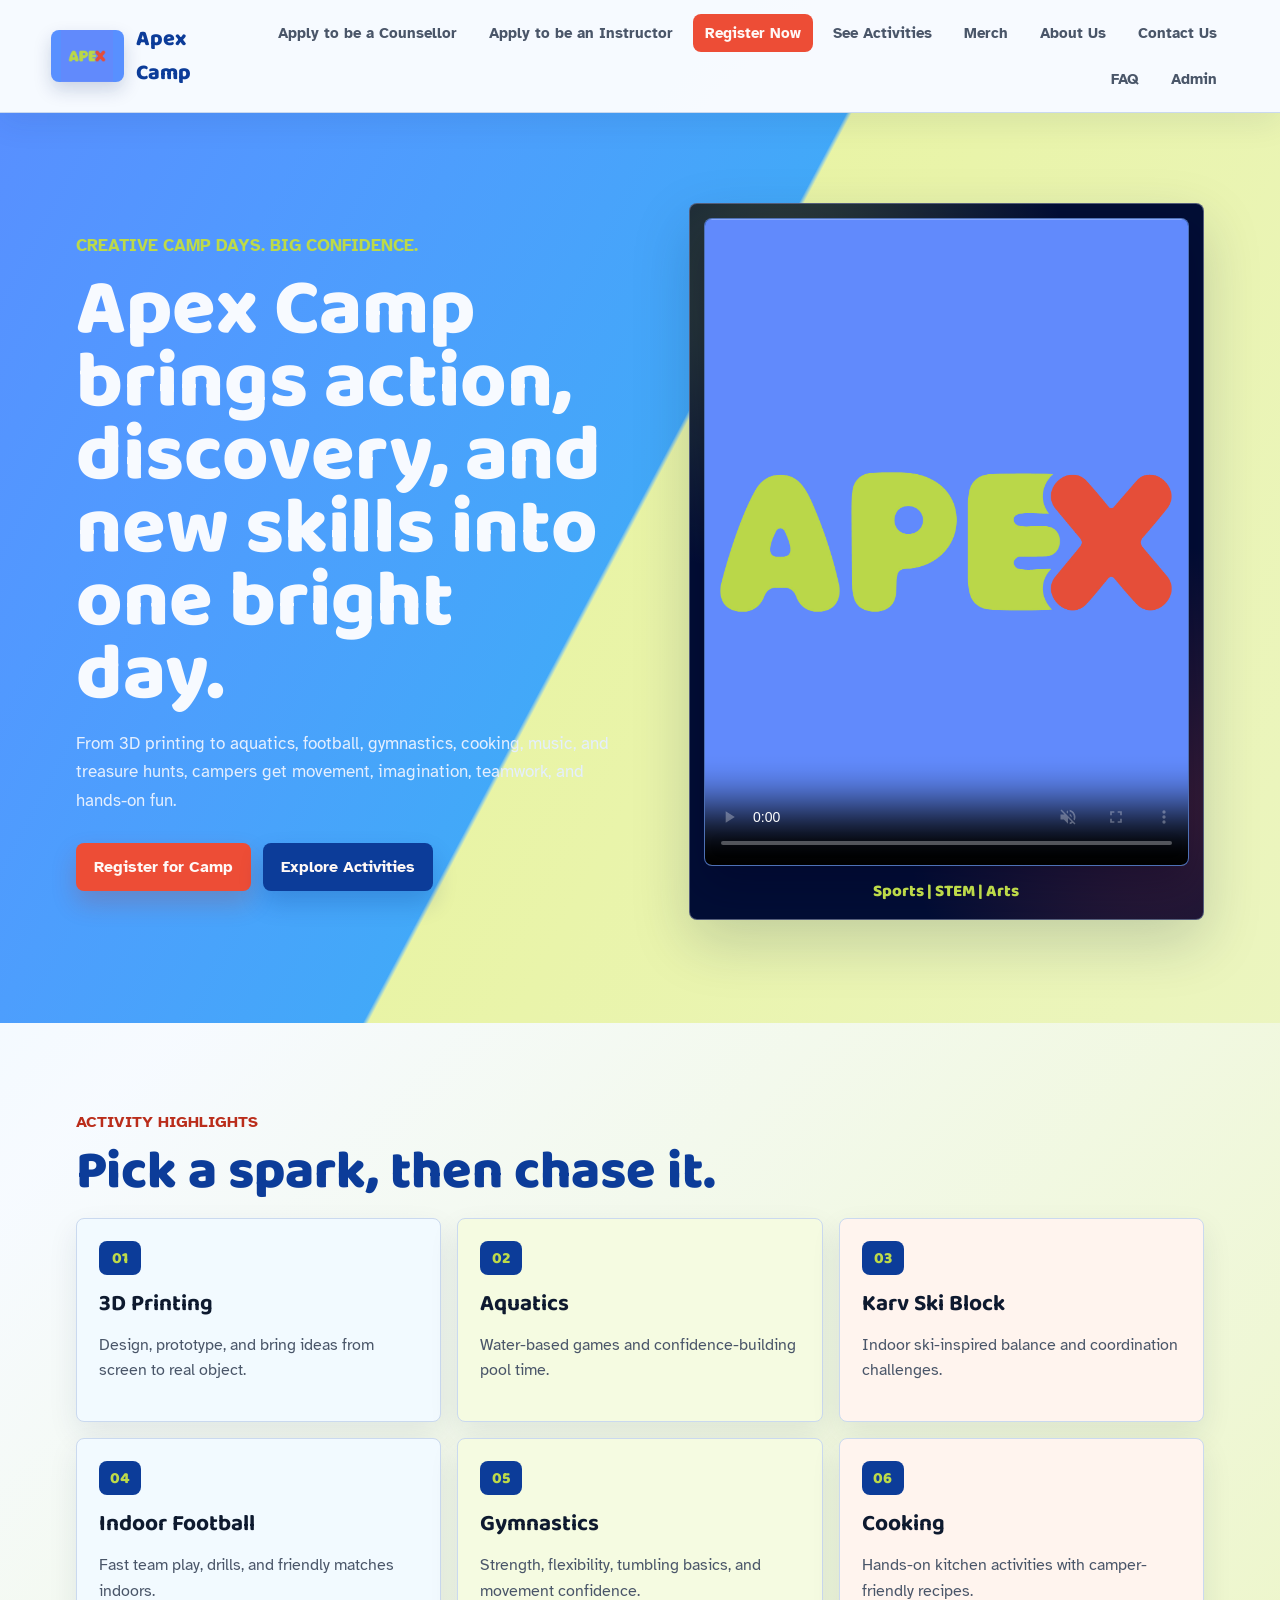
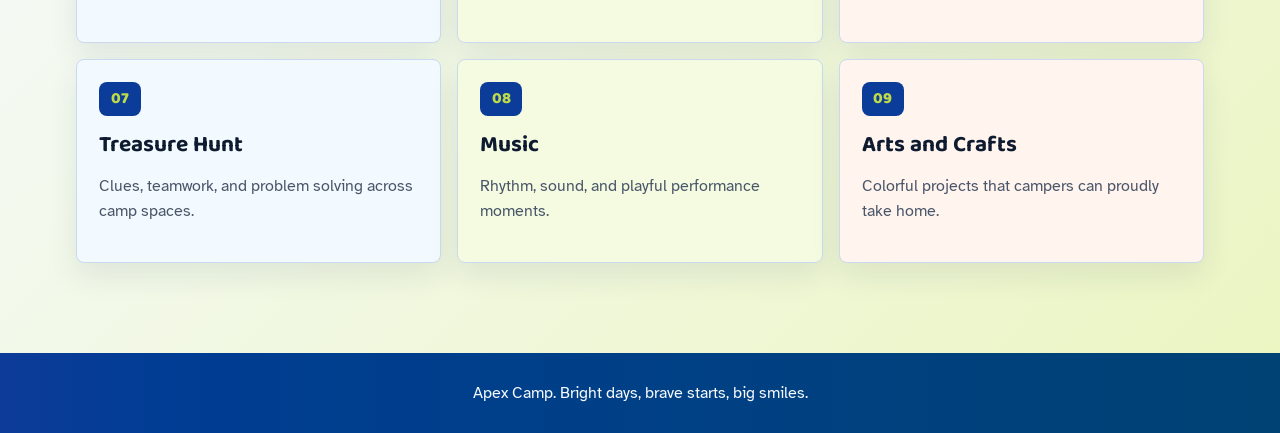
==== commit e6f65ea6: "Point homepage video at uploaded file name" ====
--- a/index.html
+++ b/index.html
@@ -30,7 +30,11 @@
         <div class="actions"><a class="button" href="register.html">Register for Camp</a><a class="button secondary" href="activities.html">Explore Activities</a></div>
       </div>
       <div class="hero-card hero-video-card">
-        <video class="hero-video" src="assets/apex-camp-home.mp4" poster="Profile%20Picture%201.jpg.jpeg" autoplay muted loop playsinline controls preload="metadata" aria-label="Apex Camp highlight video"></video>
+        <video class="hero-video" poster="Profile%20Picture%201.jpg.jpeg" autoplay muted loop playsinline controls preload="metadata" aria-label="Apex Camp highlight video">
+          <source src="assets/WhatsApp%20Video%202026-05-15%20at%2013.15.58.mp4" type="video/mp4">
+          <source src="WhatsApp%20Video%202026-05-15%20at%2013.15.58.mp4" type="video/mp4">
+          <source src="assets/apex-camp-home.mp4" type="video/mp4">
+        </video>
         <p>Sports | STEM | Arts</p>
       </div>
     </section>
--- a/styles.css
+++ b/styles.css
@@ -2,8 +2,8 @@
 
 :root{--apex-blue:oklch(0.67 0.18 263);--apex-blue-deep:oklch(0.39 0.16 262);--apex-blue-soft:oklch(0.91 0.06 263);--apex-lime:oklch(0.84 0.17 120);--apex-lime-soft:oklch(0.95 0.07 116);--apex-red:oklch(0.64 0.2 31);--apex-red-deep:oklch(0.52 0.18 31);--sun:oklch(0.9 0.13 88);--pool:oklch(0.78 0.12 210);--paper:oklch(0.985 0.008 255);--paper-warm:oklch(0.975 0.02 98);--ink:oklch(0.22 0.045 260);--muted:oklch(0.45 0.035 260);--line:oklch(0.88 0.035 258);--shadow:0 22px 58px oklch(0.25 0.08 263 / .18);--tight:clamp(16px,2vw,24px);--wide:clamp(44px,7vw,92px)}
 *{box-sizing:border-box}html{scroll-behavior:smooth}body{margin:0;font-family:'Atkinson Hyperlegible',Arial,sans-serif;color:var(--ink);background:linear-gradient(135deg,oklch(0.97 0.045 262) 0%,var(--paper) 36%,var(--apex-lime-soft) 100%)}a{color:inherit}.site-header{position:sticky;top:0;z-index:20;display:flex;align-items:center;justify-content:space-between;gap:18px;padding:14px clamp(18px,4vw,54px);background:oklch(0.985 0.008 255 / .94);border-bottom:1px solid var(--line);box-shadow:0 10px 30px oklch(0.3 0.08 263 / .08);backdrop-filter:saturate(1.15)}.brand{display:flex;align-items:center;gap:12px;color:var(--apex-blue-deep);font-family:'Baloo 2',Arial,sans-serif;font-size:1.35rem;font-weight:800;text-decoration:none}.brand-logo{width:82px;height:52px;object-fit:contain;border-radius:8px;background:var(--apex-blue);box-shadow:0 8px 18px oklch(0.3 0.12 263 / .18)}.site-nav{display:flex;align-items:center;justify-content:flex-end;flex-wrap:wrap;gap:8px}.site-nav a{min-height:38px;display:inline-flex;align-items:center;padding:9px 12px;border-radius:8px;color:var(--muted);font-size:.91rem;font-weight:700;text-decoration:none;transition:background-color .18s ease,color .18s ease,transform .18s ease}.site-nav a:hover,.site-nav a:focus-visible{background:var(--apex-blue-soft);color:var(--apex-blue-deep);outline:0;transform:translateY(-1px)}.site-nav .nav-cta,.button{background:var(--apex-red);color:oklch(0.985 0.01 31)}.button{min-height:48px;display:inline-flex;align-items:center;justify-content:center;border:0;border-radius:8px;padding:13px 18px;font-weight:800;text-decoration:none;cursor:pointer;box-shadow:0 12px 24px oklch(0.52 0.18 31 / .22);transition:transform .18s ease,box-shadow .18s ease,background-color .18s ease}.button:hover,.button:focus-visible{background:var(--apex-red-deep);outline:3px solid oklch(0.9 0.12 88 / .7);outline-offset:3px;transform:translateY(-2px);box-shadow:0 18px 32px oklch(0.52 0.18 31 / .26)}.button.secondary{background:var(--apex-blue-deep);box-shadow:0 12px 24px oklch(0.3 0.14 263 / .2)}.button.secondary:hover,.button.secondary:focus-visible{background:oklch(0.31 0.14 262)}
-.hero{min-height:calc(100vh - 78px);display:grid;grid-template-columns:minmax(0,1.02fr) minmax(320px,.98fr);align-items:center;gap:clamp(28px,6vw,76px);padding:clamp(44px,7vw,96px) clamp(18px,6vw,76px) clamp(52px,8vw,108px);background:linear-gradient(118deg,var(--apex-blue) 0%,oklch(0.71 0.15 246) 48%,oklch(0.94 0.1 115) 48.3%,var(--apex-lime-soft) 100%)}h1,h2{font-family:'Baloo 2',Arial,sans-serif;font-weight:800;letter-spacing:0}h1{margin:0;max-width:980px;color:oklch(0.18 0.05 263);font-size:clamp(2.75rem,6.2vw,6rem);line-height:.92}h2{margin:0 0 18px;color:var(--apex-blue-deep);font-size:clamp(2.05rem,4.2vw,3.8rem);line-height:1}.hero h1{color:oklch(0.985 0.01 263)}.hero p,.page-hero p,.form-layout p{max-width:690px;color:var(--muted);font-size:1.08rem;line-height:1.65}.hero p{color:oklch(0.95 0.025 258)}.eyebrow{margin:0 0 14px;color:var(--apex-red-deep);font-weight:800;text-transform:uppercase;letter-spacing:0}.hero .eyebrow{color:var(--apex-lime)}.actions{display:flex;flex-wrap:wrap;gap:12px;margin-top:28px}.hero-card{min-height:430px;display:grid;place-items:center;border:1px solid oklch(0.985 0.01 263 / .34);border-radius:8px;background:oklch(0.985 0.01 263 / .28);box-shadow:var(--shadow);color:oklch(0.985 0.01 263);text-align:center;padding:28px}.hero-card img{width:min(92%,560px);height:auto;object-fit:contain;border-radius:8px;background:var(--apex-blue);box-shadow:0 18px 42px oklch(0.24 0.08 263 / .24)}.hero-card p{margin:18px 0 0;color:oklch(0.985 0.01 263);font-weight:800}
+.hero{min-height:calc(100vh - 78px);display:grid;grid-template-columns:minmax(0,1.02fr) minmax(320px,.98fr);align-items:center;gap:clamp(28px,6vw,76px);padding:clamp(44px,7vw,96px) clamp(18px,6vw,76px) clamp(52px,8vw,108px);background:linear-gradient(118deg,var(--apex-blue) 0%,oklch(0.71 0.15 246) 48%,oklch(0.94 0.1 115) 48.3%,var(--apex-lime-soft) 100%)}h1,h2{font-family:'Baloo 2',Arial,sans-serif;font-weight:800;letter-spacing:0}h1{margin:0;max-width:980px;color:oklch(0.18 0.05 263);font-size:clamp(2.75rem,6.2vw,6rem);line-height:.92}h2{margin:0 0 18px;color:var(--apex-blue-deep);font-size:clamp(2.05rem,4.2vw,3.8rem);line-height:1}.hero h1{color:oklch(0.985 0.01 263)}.hero p,.page-hero p,.form-layout p{max-width:690px;color:var(--muted);font-size:1.08rem;line-height:1.65}.hero p{color:oklch(0.95 0.025 258)}.eyebrow{margin:0 0 14px;color:var(--apex-red-deep);font-weight:800;text-transform:uppercase;letter-spacing:0}.hero .eyebrow{color:var(--apex-lime)}.actions{display:flex;flex-wrap:wrap;gap:12px;margin-top:28px}.hero-card{min-height:430px;display:grid;place-items:center;border:1px solid oklch(0.985 0.01 263 / .34);border-radius:8px;background:oklch(0.985 0.01 263 / .28);box-shadow:var(--shadow);color:oklch(0.985 0.01 263);text-align:center;padding:28px}.hero-card img{width:min(92%,560px);height:auto;object-fit:contain;border-radius:8px;background:var(--apex-blue);box-shadow:0 18px 42px oklch(0.24 0.08 263 / .24)}.hero-card p{margin:18px 0 0;color:oklch(0.985 0.01 263);font-weight:800}.hero-video-card{position:relative;align-content:center;padding:14px;background:oklch(0.18 0.08 263);overflow:hidden}.hero-video-card::before{content:"";position:absolute;inset:0;background:radial-gradient(circle at 18% 12%,oklch(0.84 0.17 120 / .28),transparent 38%),radial-gradient(circle at 92% 84%,oklch(0.64 0.2 31 / .24),transparent 34%);pointer-events:none}.hero-video{position:relative;z-index:1;width:100%;aspect-ratio:9/16;max-height:min(72vh,720px);object-fit:cover;border:1px solid oklch(0.985 0.01 263 / .28);border-radius:8px;background:var(--apex-blue-deep);box-shadow:0 18px 42px oklch(0.12 0.08 263 / .34)}.hero-video-card p{position:relative;z-index:1;width:100%;margin:12px 0 0;padding:0 4px;color:var(--apex-lime);font-family:'Baloo 2',Arial,sans-serif;font-size:1.05rem}
 .section,.page-hero,.form-layout,.admin-shell{padding:var(--wide) clamp(18px,6vw,76px)}.page-hero,.form-layout,.admin-shell{background:linear-gradient(180deg,oklch(0.985 0.012 255),oklch(0.965 0.035 255))}.activity-grid,.activity-list,.cards,.admin-stats{display:grid;grid-template-columns:repeat(3,minmax(0,1fr));gap:16px}.activity-grid{counter-reset:activity}.activity-list{grid-template-columns:repeat(2,minmax(0,1fr));counter-reset:activity}.activity-grid article,.activity-list article,.cards article,.camp-form,.admin-login,.admin-dashboard,.faq-list details{position:relative;border:1px solid var(--line);border-radius:8px;background:var(--paper);padding:22px;box-shadow:0 12px 30px oklch(0.28 0.07 263 / .09)}.activity-grid article,.activity-list article{counter-increment:activity;overflow:hidden}.activity-grid article::before,.activity-list article::before{content:counter(activity,decimal-leading-zero);display:inline-grid;place-items:center;width:42px;height:34px;margin-bottom:18px;border-radius:8px;background:var(--apex-blue-deep);color:var(--apex-lime);font-family:'Baloo 2',Arial,sans-serif;font-weight:800}.activity-grid article:nth-child(3n+1),.activity-list article:nth-child(3n+1){background:oklch(0.982 0.018 260)}.activity-grid article:nth-child(3n+2),.activity-list article:nth-child(3n+2){background:oklch(0.976 0.035 118)}.activity-grid article:nth-child(3n),.activity-list article:nth-child(3n){background:oklch(0.982 0.025 34)}.activity-grid b,.activity-list h2,.cards h2{display:block;margin-bottom:8px;color:var(--ink);font-family:'Baloo 2',Arial,sans-serif;font-size:1.42rem;line-height:1.05}.activity-grid p,.activity-list p,.cards p,.faq-list p{color:var(--muted);line-height:1.58}
 .form-layout{display:grid;grid-template-columns:minmax(0,.8fr) minmax(360px,1fr);gap:clamp(24px,5vw,58px);align-items:start}.camp-form,.admin-login{display:grid;gap:16px}.camp-form label,.camp-form legend,.admin-login label{display:grid;gap:8px;font-weight:700;color:var(--ink)}.camp-form input,.camp-form textarea,.camp-form select,.admin-login input,.admin-actions input,.admin-table select{width:100%;border:1px solid oklch(0.82 0.04 258);border-radius:8px;background:oklch(0.995 0.006 255);color:var(--ink);padding:13px 14px;font:inherit}.camp-form input:focus,.camp-form textarea:focus,.camp-form select:focus,.admin-login input:focus,.admin-actions input:focus,.admin-table select:focus{border-color:var(--apex-blue);outline:3px solid oklch(0.84 0.13 120 / .45);outline-offset:2px}.camp-form fieldset{display:grid;grid-template-columns:repeat(2,minmax(0,1fr));gap:12px;margin:0;padding:18px;border:1px solid var(--line);border-radius:8px;background:oklch(0.985 0.018 255)}.camp-form fieldset label{display:flex;align-items:center;gap:8px}.camp-form fieldset input{width:auto;accent-color:var(--apex-red)}.camp-form fieldset.form-section{grid-template-columns:repeat(2,minmax(0,1fr));gap:16px 14px}.camp-form fieldset.form-section legend{grid-column:1/-1;color:var(--apex-blue-deep);font-family:'Baloo 2',Arial,sans-serif;font-size:1.25rem}.camp-form fieldset.form-section label{display:grid;align-items:stretch;gap:8px}.camp-form fieldset.form-section input,.camp-form fieldset.form-section textarea,.camp-form fieldset.form-section select{width:100%}.form-message{min-height:24px;margin:0;color:var(--apex-blue-deep);font-weight:800}
 .admin-heading{display:flex;align-items:flex-start;justify-content:space-between;gap:18px;margin-bottom:24px}.admin-dashboard{padding:20px;background:oklch(0.985 0.008 255)}.admin-stats{grid-template-columns:repeat(4,minmax(0,1fr));margin-bottom:18px}.admin-stats article{padding:18px;border-radius:8px;background:linear-gradient(180deg,var(--apex-blue-soft),oklch(0.975 0.02 255))}.admin-stats strong{display:block;margin:6px 0;color:var(--apex-blue-deep);font-family:'Baloo 2',Arial,sans-serif;font-size:2.35rem}.admin-tools{display:flex;justify-content:space-between;gap:16px;flex-wrap:wrap;margin-bottom:18px}.admin-tabs,.admin-actions{display:flex;align-items:center;gap:8px;flex-wrap:wrap}.admin-tabs button{border:1px solid var(--line);border-radius:8px;padding:11px 13px;color:var(--muted);background:var(--paper);font-weight:800;cursor:pointer}.admin-tabs button.is-active{border-color:var(--apex-blue);color:oklch(0.985 0.01 263);background:var(--apex-blue)}.admin-table-wrap{max-height:62vh;overflow:auto;border:1px solid var(--line);border-radius:8px}.admin-table{width:100%;min-width:980px;border-collapse:collapse;background:var(--paper)}.admin-table th,.admin-table td{max-width:280px;padding:12px 14px;border-bottom:1px solid var(--line);text-align:left;vertical-align:top;line-height:1.45}.admin-table th{position:sticky;top:0;background:var(--apex-blue-deep);color:oklch(0.985 0.01 263);font-size:.82rem;text-transform:uppercase;letter-spacing:0}.faq-list details summary{cursor:pointer;font-weight:800;color:var(--apex-blue-deep)}footer{display:flex;align-items:center;justify-content:center;gap:12px;padding:30px 18px;color:oklch(0.985 0.01 263);background:linear-gradient(90deg,var(--apex-blue-deep),oklch(0.36 0.12 238));text-align:center}
-@media(max-width:980px){.site-header{display:grid}.site-nav{justify-content:flex-start}.hero,.form-layout{grid-template-columns:1fr}.hero{background:linear-gradient(180deg,var(--apex-blue) 0%,oklch(0.7 0.14 246) 58%,var(--apex-lime-soft) 58.4%,var(--apex-lime-soft) 100%)}.activity-grid,.activity-list,.cards,.admin-stats{grid-template-columns:1fr}.admin-heading{display:grid}.admin-actions,.admin-actions input,.admin-actions .button,.admin-tabs,.admin-tabs button{width:100%}}@media(max-width:620px){.section,.page-hero,.form-layout,.admin-shell,.hero{padding-left:16px;padding-right:16px}h1{font-size:2.75rem}.brand-logo{width:72px;height:46px}.camp-form fieldset,.camp-form fieldset.form-section{grid-template-columns:1fr}}@media(prefers-reduced-motion:reduce){html{scroll-behavior:auto}*,*::before,*::after{transition:none!important}}
+@media(max-width:980px){.site-header{display:grid}.site-nav{justify-content:flex-start}.hero,.form-layout{grid-template-columns:1fr}.hero{background:linear-gradient(180deg,var(--apex-blue) 0%,oklch(0.7 0.14 246) 58%,var(--apex-lime-soft) 58.4%,var(--apex-lime-soft) 100%)}.hero-video-card{min-height:0}.hero-video{max-height:68vh}.activity-grid,.activity-list,.cards,.admin-stats{grid-template-columns:1fr}.admin-heading{display:grid}.admin-actions,.admin-actions input,.admin-actions .button,.admin-tabs,.admin-tabs button{width:100%}}@media(max-width:620px){.section,.page-hero,.form-layout,.admin-shell,.hero{padding-left:16px;padding-right:16px}h1{font-size:2.75rem}.brand-logo{width:72px;height:46px}.camp-form fieldset,.camp-form fieldset.form-section{grid-template-columns:1fr}.hero-video{max-height:620px}}@media(prefers-reduced-motion:reduce){html{scroll-behavior:auto}*,*::before,*::after{transition:none!important}}
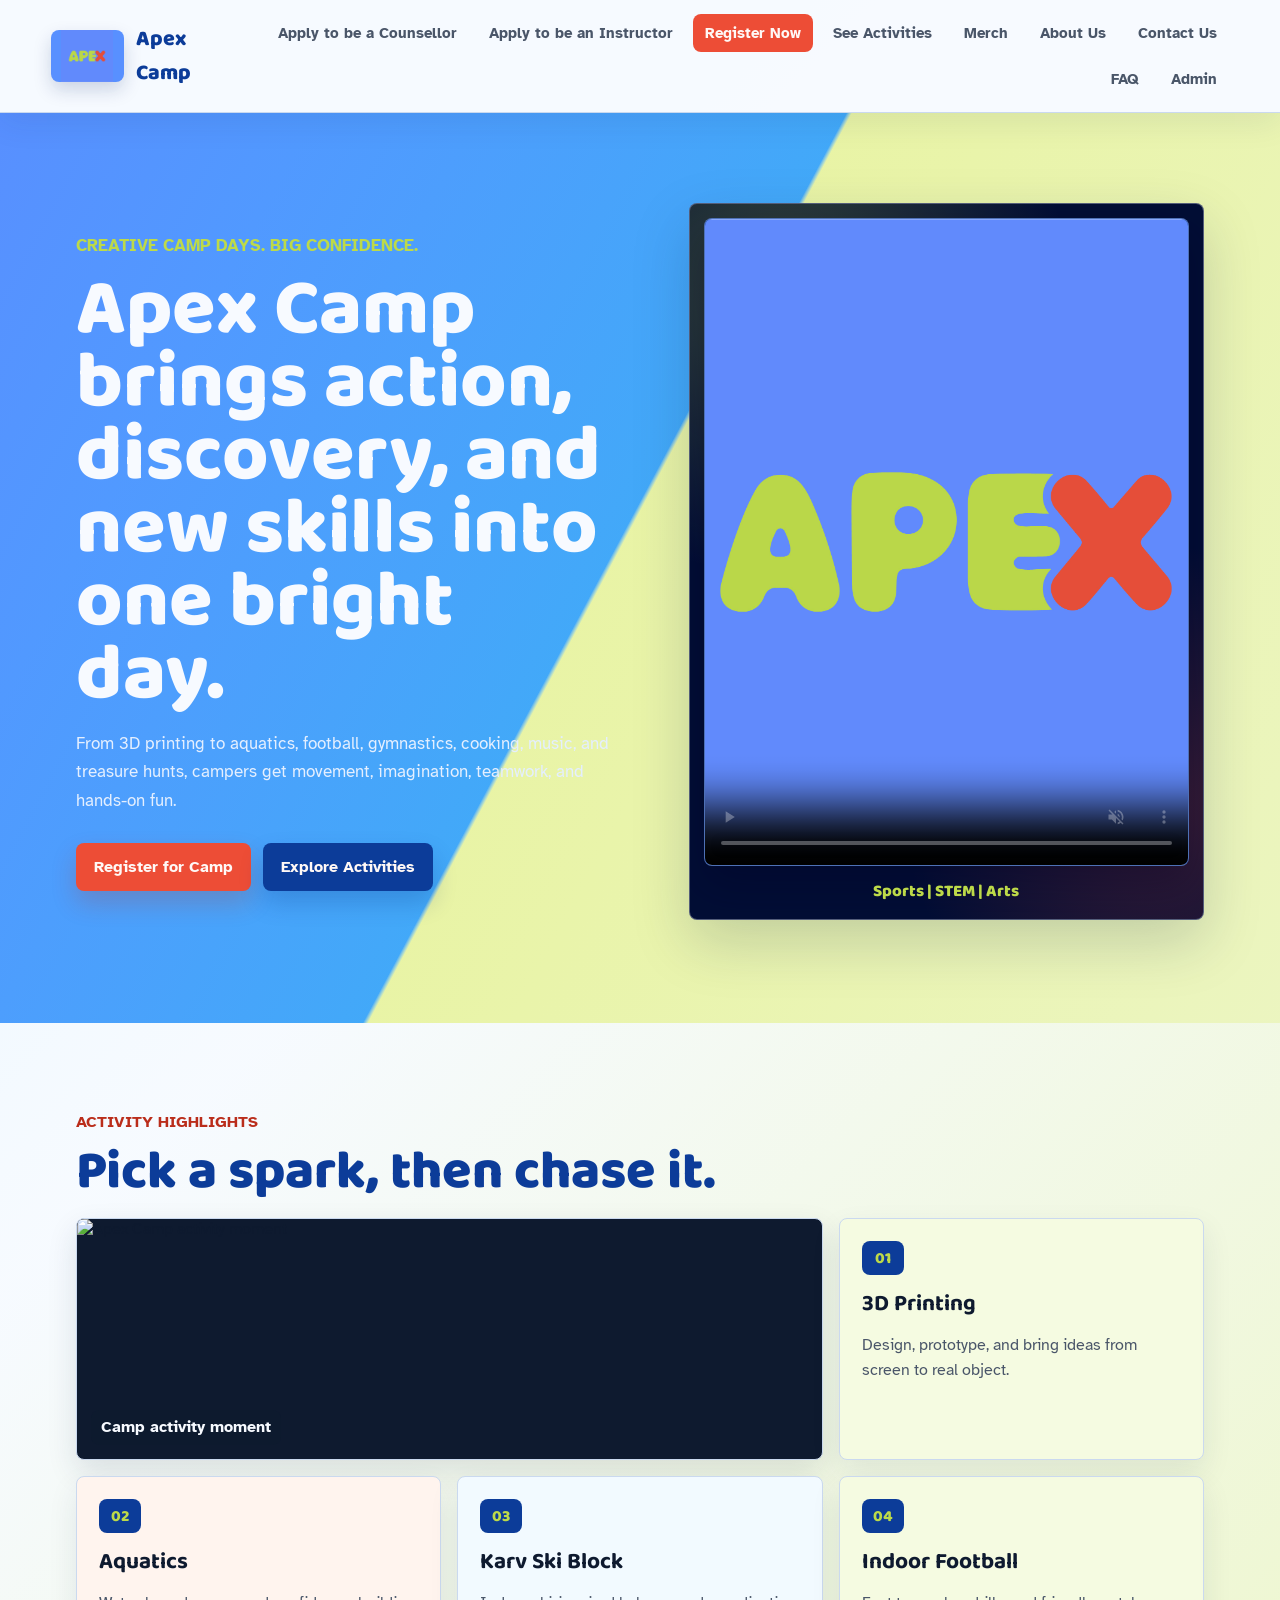
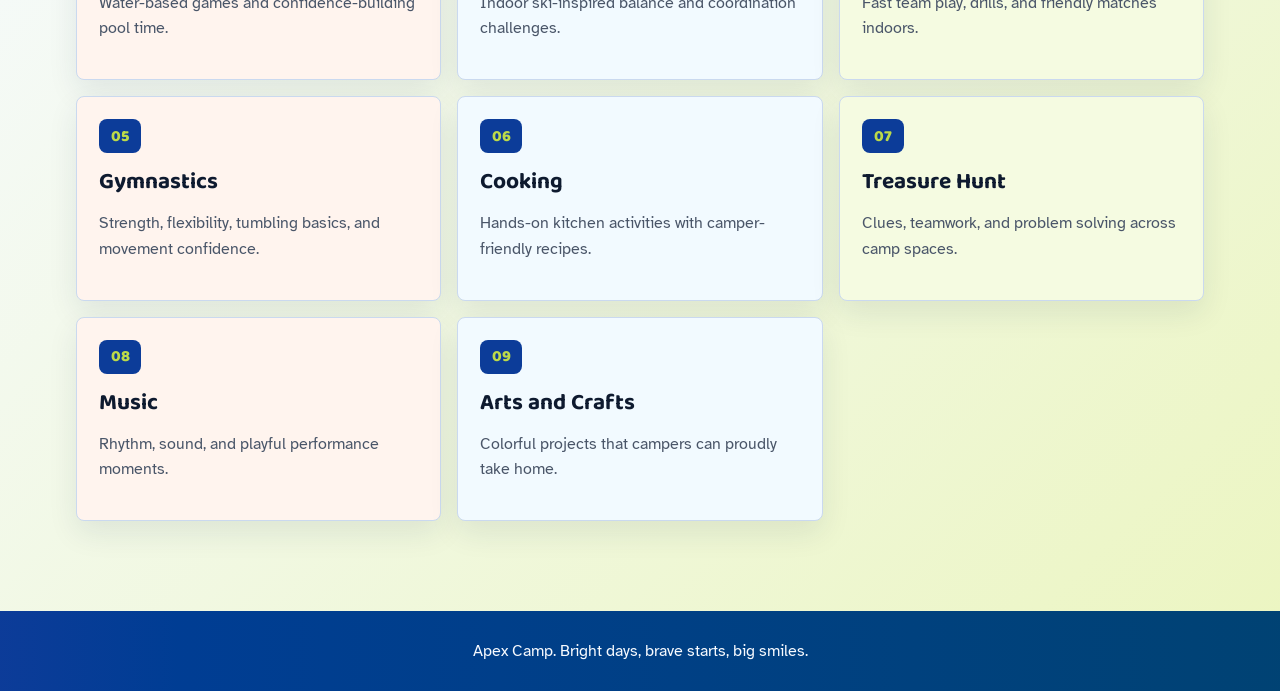
==== commit 34f0374e: "Use GitHub activity image with pointer zoom" ====
--- a/index.html
+++ b/index.html
@@ -5,6 +5,9 @@
   <meta name="viewport" content="width=device-width, initial-scale=1.0">
   <title>Apex Camp | Adventure Starts Here</title>
   <link rel="stylesheet" href="styles.css">
+  <style>
+    .activity-photo-card{--pointer-x:50%;--pointer-y:50%;position:relative;min-height:240px;margin:0;grid-column:span 2;border:1px solid var(--line);border-radius:8px;overflow:hidden;background:var(--ink);box-shadow:0 12px 30px oklch(0.28 0.07 263 / .12);isolation:isolate}.activity-photo-card img{width:100%;height:100%;min-height:inherit;display:block;object-fit:cover;transform-origin:var(--pointer-x) var(--pointer-y);transition:transform .24s cubic-bezier(.22,1,.36,1),filter .24s cubic-bezier(.22,1,.36,1)}.activity-photo-card figcaption{position:absolute;left:14px;bottom:14px;z-index:1;max-width:calc(100% - 28px);padding:8px 10px;border-radius:8px;background:oklch(0.22 0.045 260 / .78);color:oklch(0.985 0.008 255);font-weight:800;line-height:1.2}.activity-photo-card:hover img,.activity-photo-card:focus-visible img{transform:scale(1.12);filter:saturate(1.08)}.activity-photo-card:focus-visible{outline:3px solid oklch(0.84 0.13 120 / .45);outline-offset:3px}@media(max-width:980px){.activity-photo-card{grid-column:1 / -1}}@media(prefers-reduced-motion:reduce){.activity-photo-card img{transition:none}.activity-photo-card:hover img,.activity-photo-card:focus-visible img{transform:none;filter:none}}
+  </style>
 </head>
 <body>
   <header class="site-header">
@@ -42,6 +45,10 @@
       <p class="eyebrow">Activity highlights</p>
       <h2>Pick a spark, then chase it.</h2>
       <div class="activity-grid">
+        <figure class="activity-photo-card" tabindex="0">
+          <img src="https://raw.githubusercontent.com/Medyconz/ApexCamp/55c3735099d518a629ecef23a41eab51acfcb80a/assets/WhatsApp%20Image%202026-05-15%20at%2013.18.56.jpeg" alt="Apex Camp activity moment">
+          <figcaption>Camp activity moment</figcaption>
+        </figure>
         <article><b>3D Printing</b><p>Design, prototype, and bring ideas from screen to real object.</p></article>
         <article><b>Aquatics</b><p>Water-based games and confidence-building pool time.</p></article>
         <article><b>Karv Ski Block</b><p>Indoor ski-inspired balance and coordination challenges.</p></article>
@@ -56,5 +63,6 @@
   </main>
   <footer>Apex Camp. Bright days, brave starts, big smiles.</footer>
   <script src="script.js"></script>
+  <script>document.querySelectorAll('.activity-photo-card').forEach((card)=>{card.addEventListener('pointermove',(event)=>{const rect=card.getBoundingClientRect();card.style.setProperty('--pointer-x',`${((event.clientX-rect.left)/rect.width)*100}%`);card.style.setProperty('--pointer-y',`${((event.clientY-rect.top)/rect.height)*100}%`)});card.addEventListener('pointerleave',()=>{card.style.setProperty('--pointer-x','50%');card.style.setProperty('--pointer-y','50%')})});</script>
 </body>
 </html>
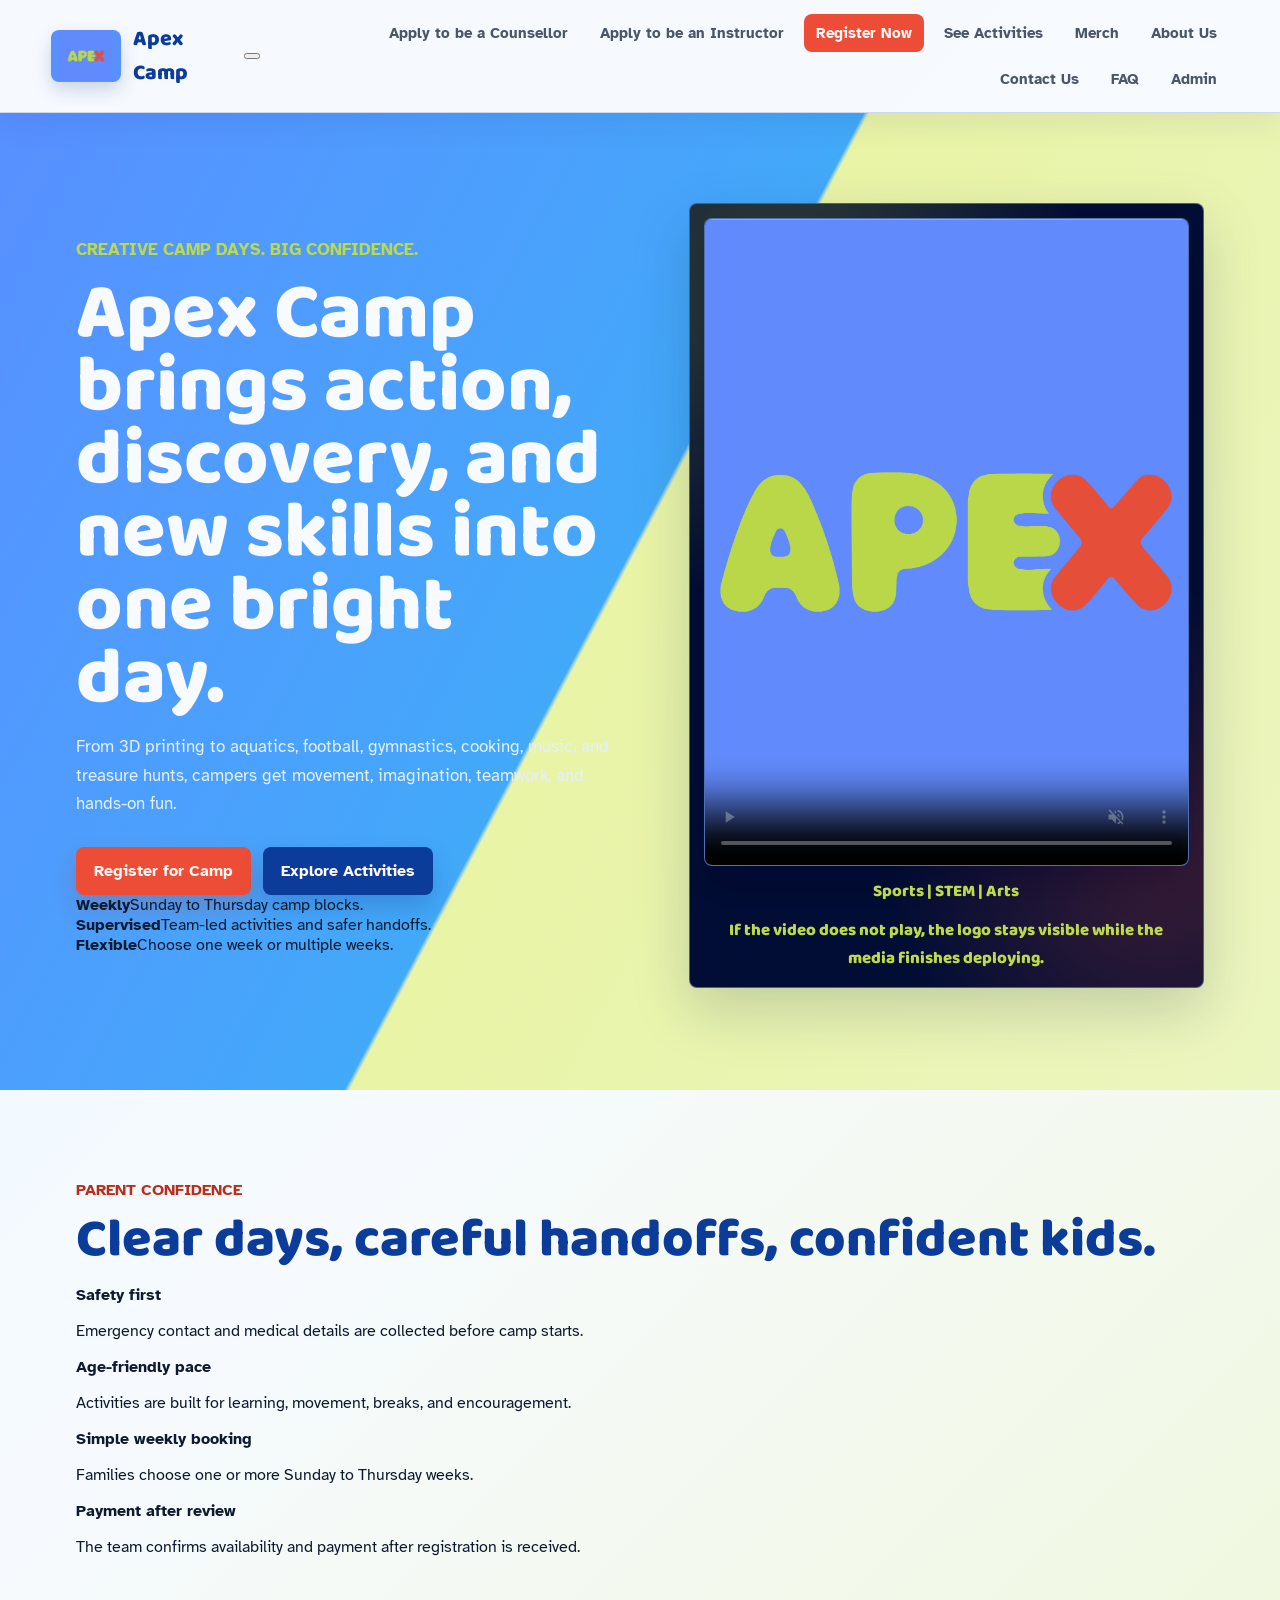
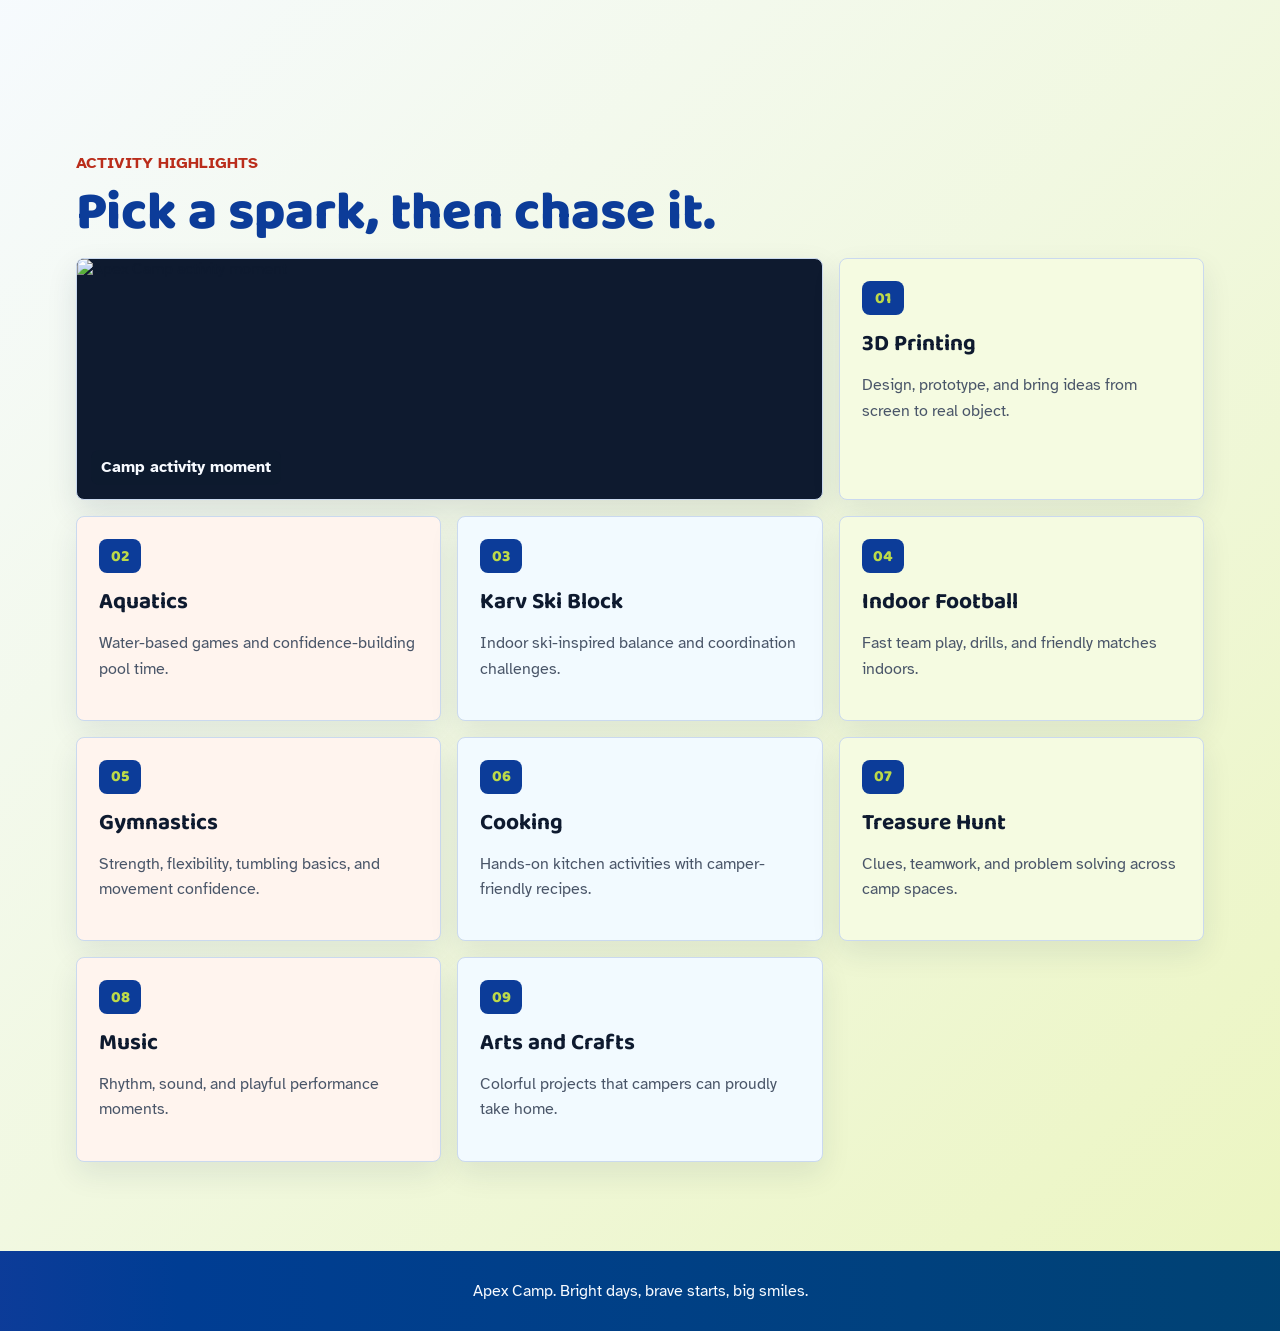
==== commit 926c85a5: "Add homepage SEO and parent trust content" ====
--- a/index.html
+++ b/index.html
@@ -4,6 +4,14 @@
   <meta charset="UTF-8">
   <meta name="viewport" content="width=device-width, initial-scale=1.0">
   <title>Apex Camp | Adventure Starts Here</title>
+  <meta name="description" content="Apex Camp in Kuwait brings sports, STEM, aquatics, cooking, music, gymnastics, and creative activities into bright weekly camp experiences.">
+  <link rel="canonical" href="https://apexcamp.com/">
+  <meta property="og:title" content="Apex Camp">
+  <meta property="og:description" content="Sports, STEM, arts, aquatics, and skill-building camp weeks for kids.">
+  <meta property="og:type" content="website">
+  <meta property="og:image" content="Profile%20Picture%201.jpg.jpeg">
+  <meta name="twitter:card" content="summary_large_image">
+  <link rel="icon" href="Profile%20Picture%201.jpg.jpeg">
   <link rel="stylesheet" href="styles.css">
   <style>
     .activity-photo-card{--pointer-x:50%;--pointer-y:50%;position:relative;min-height:240px;margin:0;grid-column:span 2;border:1px solid var(--line);border-radius:8px;overflow:hidden;background:var(--ink);box-shadow:0 12px 30px oklch(0.28 0.07 263 / .12);isolation:isolate}.activity-photo-card img{width:100%;height:100%;min-height:inherit;display:block;object-fit:cover;transform-origin:var(--pointer-x) var(--pointer-y);transition:transform .24s cubic-bezier(.22,1,.36,1),filter .24s cubic-bezier(.22,1,.36,1)}.activity-photo-card figcaption{position:absolute;left:14px;bottom:14px;z-index:1;max-width:calc(100% - 28px);padding:8px 10px;border-radius:8px;background:oklch(0.22 0.045 260 / .78);color:oklch(0.985 0.008 255);font-weight:800;line-height:1.2}.activity-photo-card:hover img,.activity-photo-card:focus-visible img{transform:scale(1.12);filter:saturate(1.08)}.activity-photo-card:focus-visible{outline:3px solid oklch(0.84 0.13 120 / .45);outline-offset:3px}@media(max-width:980px){.activity-photo-card{grid-column:1 / -1}}@media(prefers-reduced-motion:reduce){.activity-photo-card img{transition:none}.activity-photo-card:hover img,.activity-photo-card:focus-visible img{transform:none;filter:none}}
@@ -31,6 +39,11 @@
         <h1>Apex Camp brings action, discovery, and new skills into one bright day.</h1>
         <p>From 3D printing to aquatics, football, gymnastics, cooking, music, and treasure hunts, campers get movement, imagination, teamwork, and hands-on fun.</p>
         <div class="actions"><a class="button" href="register.html">Register for Camp</a><a class="button secondary" href="activities.html">Explore Activities</a></div>
+        <div class="confirmation-strip" aria-label="Camp basics">
+          <div><b>Weekly</b>Sunday to Thursday camp blocks.</div>
+          <div><b>Supervised</b>Team-led activities and safer handoffs.</div>
+          <div><b>Flexible</b>Choose one week or multiple weeks.</div>
+        </div>
       </div>
       <div class="hero-card hero-video-card">
         <video class="hero-video" poster="Profile%20Picture%201.jpg.jpeg" autoplay muted loop playsinline controls preload="metadata" aria-label="Apex Camp highlight video">
@@ -39,6 +52,17 @@
           <source src="assets/apex-camp-home.mp4" type="video/mp4">
         </video>
         <p>Sports | STEM | Arts</p>
+        <p class="media-note">If the video does not play, the logo stays visible while the media finishes deploying.</p>
+      </div>
+    </section>
+    <section class="section">
+      <p class="eyebrow">Parent confidence</p>
+      <h2>Clear days, careful handoffs, confident kids.</h2>
+      <div class="trust-band">
+        <article><b>Safety first</b><p>Emergency contact and medical details are collected before camp starts.</p></article>
+        <article><b>Age-friendly pace</b><p>Activities are built for learning, movement, breaks, and encouragement.</p></article>
+        <article><b>Simple weekly booking</b><p>Families choose one or more Sunday to Thursday weeks.</p></article>
+        <article><b>Payment after review</b><p>The team confirms availability and payment after registration is received.</p></article>
       </div>
     </section>
     <section class="section">
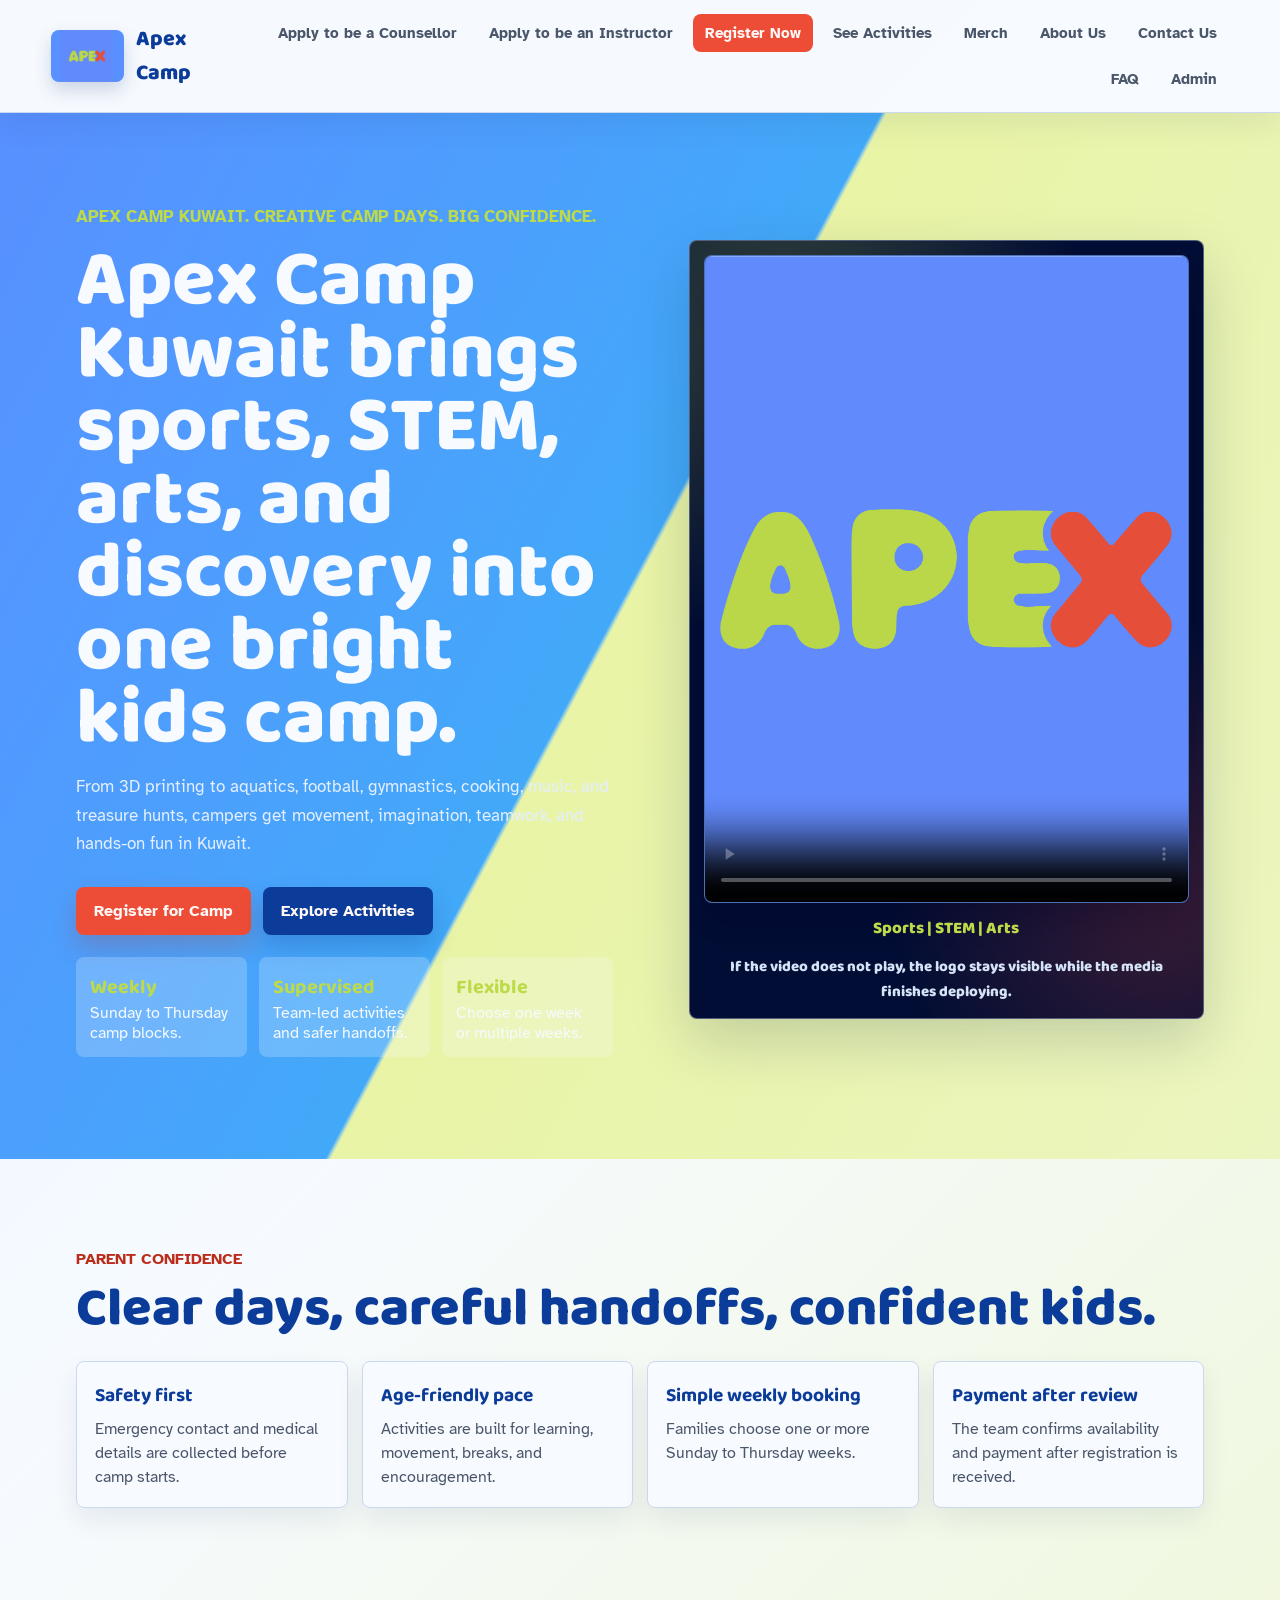
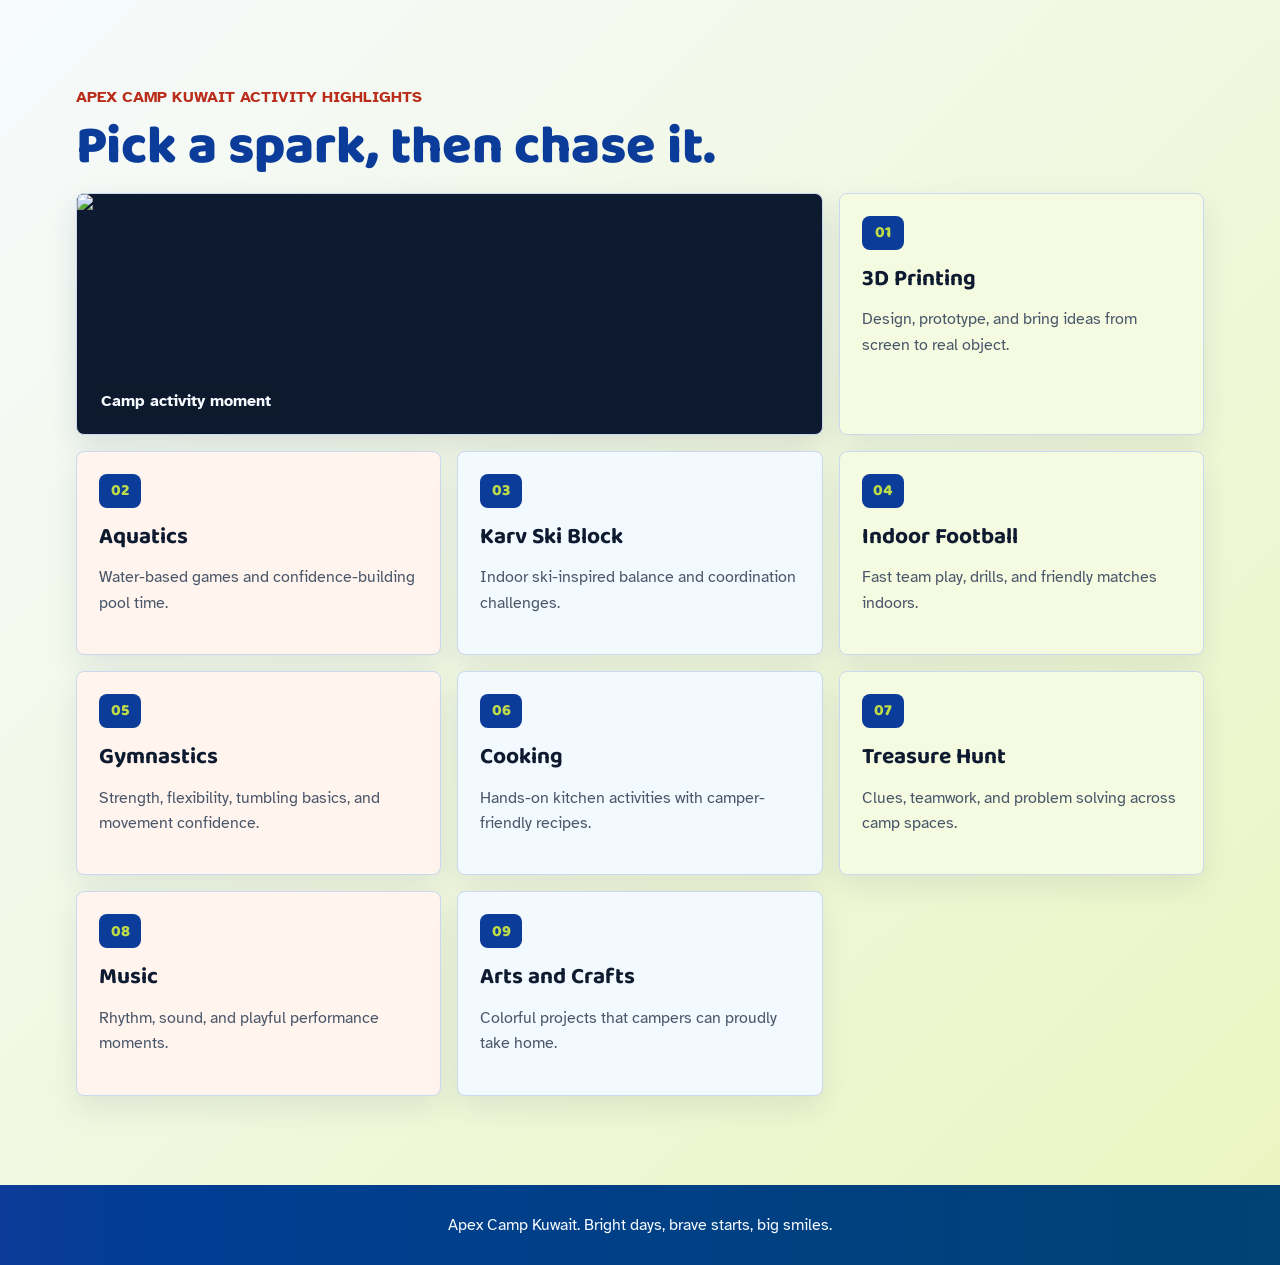
==== commit 0cb558a4: "Improve SEO metadata for Apex Camp Kuwait homepage" ====
--- a/index.html
+++ b/index.html
@@ -3,23 +3,33 @@
 <head>
   <meta charset="UTF-8">
   <meta name="viewport" content="width=device-width, initial-scale=1.0">
-  <title>Apex Camp | Adventure Starts Here</title>
-  <meta name="description" content="Apex Camp in Kuwait brings sports, STEM, aquatics, cooking, music, gymnastics, and creative activities into bright weekly camp experiences.">
+  <title>Apex Camp Kuwait | Kids Summer Camp, Sports, STEM & Creative Activities</title>
+  <meta name="description" content="Apex Camp Kuwait offers kids summer camp weeks with sports, STEM, aquatics, gymnastics, cooking, music, treasure hunts, and arts and crafts.">
+  <meta name="keywords" content="Apex Camp Kuwait, Kuwait kids camp, summer camp Kuwait, children activities Kuwait, STEM camp Kuwait, sports camp Kuwait">
+  <meta name="robots" content="index,follow">
   <link rel="canonical" href="https://apexcamp.com/">
-  <meta property="og:title" content="Apex Camp">
-  <meta property="og:description" content="Sports, STEM, arts, aquatics, and skill-building camp weeks for kids.">
+  <meta property="og:site_name" content="Apex Camp Kuwait">
+  <meta property="og:title" content="Apex Camp Kuwait | Kids Summer Camp Activities">
+  <meta property="og:description" content="Sports, STEM, arts, aquatics, gymnastics, cooking, music, and creative weekly camp experiences for kids in Kuwait.">
   <meta property="og:type" content="website">
-  <meta property="og:image" content="Profile%20Picture%201.jpg.jpeg">
+  <meta property="og:url" content="https://apexcamp.com/">
+  <meta property="og:image" content="https://apexcamp.com/Profile%20Picture%201.jpg.jpeg">
   <meta name="twitter:card" content="summary_large_image">
+  <meta name="twitter:title" content="Apex Camp Kuwait">
+  <meta name="twitter:description" content="Kids camp weeks in Kuwait with sports, STEM, aquatics, gymnastics, cooking, music, and creative activities.">
+  <meta name="twitter:image" content="https://apexcamp.com/Profile%20Picture%201.jpg.jpeg">
   <link rel="icon" href="Profile%20Picture%201.jpg.jpeg">
   <link rel="stylesheet" href="styles.css">
+  <script type="application/ld+json">
+  {"@context":"https://schema.org","@type":["LocalBusiness","SportsActivityLocation"],"name":"Apex Camp Kuwait","alternateName":"Apex Camp","url":"https://apexcamp.com/","logo":"https://apexcamp.com/Profile%20Picture%201.jpg.jpeg","image":"https://apexcamp.com/Profile%20Picture%201.jpg.jpeg","description":"Apex Camp Kuwait offers kids camp weeks with sports, STEM, aquatics, gymnastics, cooking, music, treasure hunts, and arts and crafts.","areaServed":{"@type":"Country","name":"Kuwait"},"address":{"@type":"PostalAddress","addressCountry":"KW"},"keywords":["Apex Camp Kuwait","kids camp Kuwait","summer camp Kuwait","children activities Kuwait","STEM camp Kuwait","sports camp Kuwait"],"sameAs":["https://github.com/Medyconz/ApexCamp"],"hasOfferCatalog":{"@type":"OfferCatalog","name":"Apex Camp activities","itemListElement":[{"@type":"Offer","itemOffered":{"@type":"Service","name":"3D Printing Camp Activity"}},{"@type":"Offer","itemOffered":{"@type":"Service","name":"Aquatics Camp Activity"}},{"@type":"Offer","itemOffered":{"@type":"Service","name":"Indoor Football Camp Activity"}},{"@type":"Offer","itemOffered":{"@type":"Service","name":"Gymnastics Camp Activity"}},{"@type":"Offer","itemOffered":{"@type":"Service","name":"Cooking Camp Activity"}},{"@type":"Offer","itemOffered":{"@type":"Service","name":"Music and Arts Camp Activity"}}]}}
+  </script>
   <style>
     .activity-photo-card{--pointer-x:50%;--pointer-y:50%;position:relative;min-height:240px;margin:0;grid-column:span 2;border:1px solid var(--line);border-radius:8px;overflow:hidden;background:var(--ink);box-shadow:0 12px 30px oklch(0.28 0.07 263 / .12);isolation:isolate}.activity-photo-card img{width:100%;height:100%;min-height:inherit;display:block;object-fit:cover;transform-origin:var(--pointer-x) var(--pointer-y);transition:transform .24s cubic-bezier(.22,1,.36,1),filter .24s cubic-bezier(.22,1,.36,1)}.activity-photo-card figcaption{position:absolute;left:14px;bottom:14px;z-index:1;max-width:calc(100% - 28px);padding:8px 10px;border-radius:8px;background:oklch(0.22 0.045 260 / .78);color:oklch(0.985 0.008 255);font-weight:800;line-height:1.2}.activity-photo-card:hover img,.activity-photo-card:focus-visible img{transform:scale(1.12);filter:saturate(1.08)}.activity-photo-card:focus-visible{outline:3px solid oklch(0.84 0.13 120 / .45);outline-offset:3px}@media(max-width:980px){.activity-photo-card{grid-column:1 / -1}}@media(prefers-reduced-motion:reduce){.activity-photo-card img{transition:none}.activity-photo-card:hover img,.activity-photo-card:focus-visible img{transform:none;filter:none}}
   </style>
 </head>
 <body>
   <header class="site-header">
-    <a class="brand" href="index.html"><img class="brand-logo" src="Profile%20Picture%201.jpg.jpeg" alt="Apex Camp logo"><span>Apex Camp</span></a>
+    <a class="brand" href="index.html"><img class="brand-logo" src="Profile%20Picture%201.jpg.jpeg" alt="Apex Camp Kuwait logo"><span>Apex Camp</span></a>
     <nav class="site-nav">
       <a href="apply-counsellor.html">Apply to be a Counsellor</a>
       <a href="apply-instructor.html">Apply to be an Instructor</a>
@@ -35,9 +45,9 @@
   <main>
     <section class="hero">
       <div>
-        <p class="eyebrow">Creative camp days. Big confidence.</p>
-        <h1>Apex Camp brings action, discovery, and new skills into one bright day.</h1>
-        <p>From 3D printing to aquatics, football, gymnastics, cooking, music, and treasure hunts, campers get movement, imagination, teamwork, and hands-on fun.</p>
+        <p class="eyebrow">Apex Camp Kuwait. Creative camp days. Big confidence.</p>
+        <h1>Apex Camp Kuwait brings sports, STEM, arts, and discovery into one bright kids camp.</h1>
+        <p>From 3D printing to aquatics, football, gymnastics, cooking, music, and treasure hunts, campers get movement, imagination, teamwork, and hands-on fun in Kuwait.</p>
         <div class="actions"><a class="button" href="register.html">Register for Camp</a><a class="button secondary" href="activities.html">Explore Activities</a></div>
         <div class="confirmation-strip" aria-label="Camp basics">
           <div><b>Weekly</b>Sunday to Thursday camp blocks.</div>
@@ -46,7 +56,7 @@
         </div>
       </div>
       <div class="hero-card hero-video-card">
-        <video class="hero-video" poster="Profile%20Picture%201.jpg.jpeg" autoplay muted loop playsinline controls preload="metadata" aria-label="Apex Camp highlight video">
+        <video class="hero-video" poster="Profile%20Picture%201.jpg.jpeg" autoplay muted loop playsinline controls preload="metadata" aria-label="Apex Camp Kuwait highlight video">
           <source src="assets/WhatsApp%20Video%202026-05-15%20at%2013.15.58.mp4" type="video/mp4">
           <source src="WhatsApp%20Video%202026-05-15%20at%2013.15.58.mp4" type="video/mp4">
           <source src="assets/apex-camp-home.mp4" type="video/mp4">
@@ -66,11 +76,11 @@
       </div>
     </section>
     <section class="section">
-      <p class="eyebrow">Activity highlights</p>
+      <p class="eyebrow">Apex Camp Kuwait activity highlights</p>
       <h2>Pick a spark, then chase it.</h2>
       <div class="activity-grid">
         <figure class="activity-photo-card" tabindex="0">
-          <img src="https://raw.githubusercontent.com/Medyconz/ApexCamp/55c3735099d518a629ecef23a41eab51acfcb80a/assets/WhatsApp%20Image%202026-05-15%20at%2013.18.56.jpeg" alt="Apex Camp activity moment">
+          <img src="https://raw.githubusercontent.com/Medyconz/ApexCamp/55c3735099d518a629ecef23a41eab51acfcb80a/assets/WhatsApp%20Image%202026-05-15%20at%2013.18.56.jpeg" alt="Apex Camp Kuwait kids activity moment">
           <figcaption>Camp activity moment</figcaption>
         </figure>
         <article><b>3D Printing</b><p>Design, prototype, and bring ideas from screen to real object.</p></article>
@@ -85,7 +95,7 @@
       </div>
     </section>
   </main>
-  <footer>Apex Camp. Bright days, brave starts, big smiles.</footer>
+  <footer>Apex Camp Kuwait. Bright days, brave starts, big smiles.</footer>
   <script src="script.js"></script>
   <script>document.querySelectorAll('.activity-photo-card').forEach((card)=>{card.addEventListener('pointermove',(event)=>{const rect=card.getBoundingClientRect();card.style.setProperty('--pointer-x',`${((event.clientX-rect.left)/rect.width)*100}%`);card.style.setProperty('--pointer-y',`${((event.clientY-rect.top)/rect.height)*100}%`)});card.addEventListener('pointerleave',()=>{card.style.setProperty('--pointer-x','50%');card.style.setProperty('--pointer-y','50%')})});</script>
 </body>
